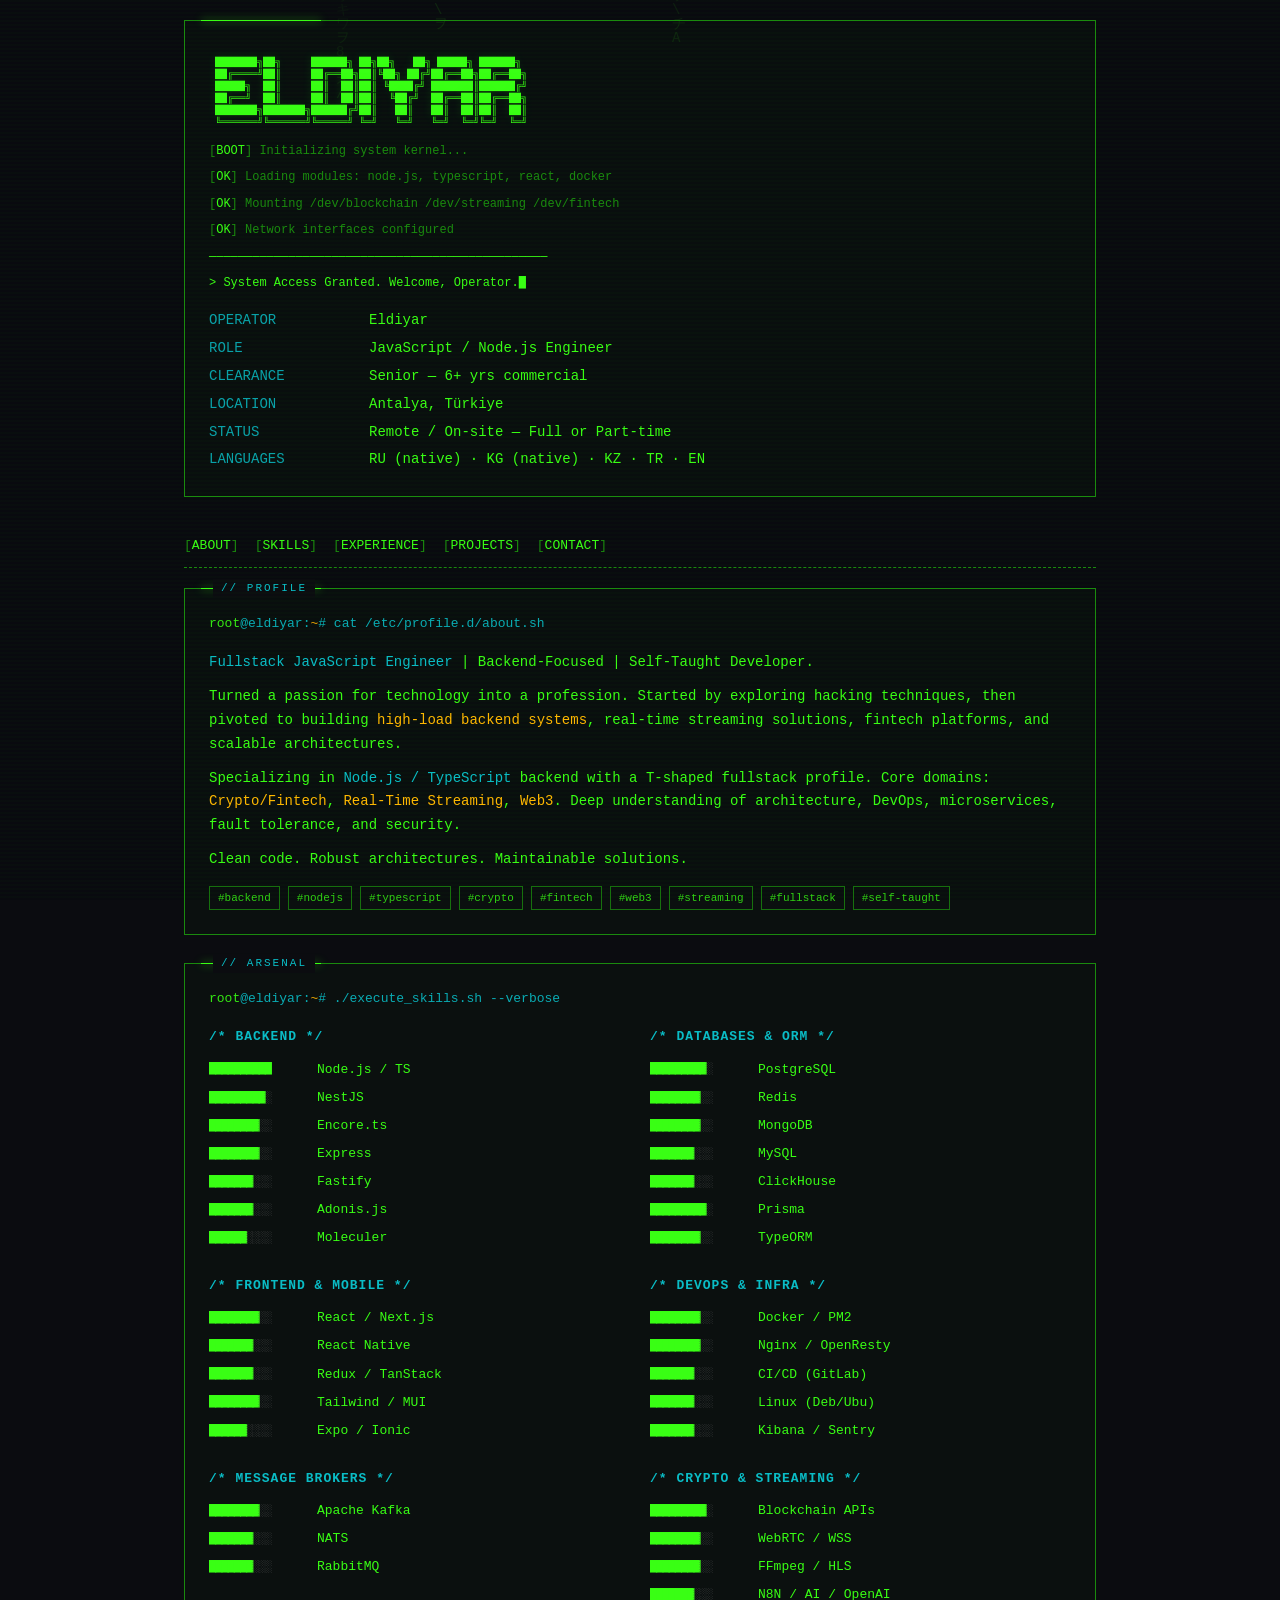
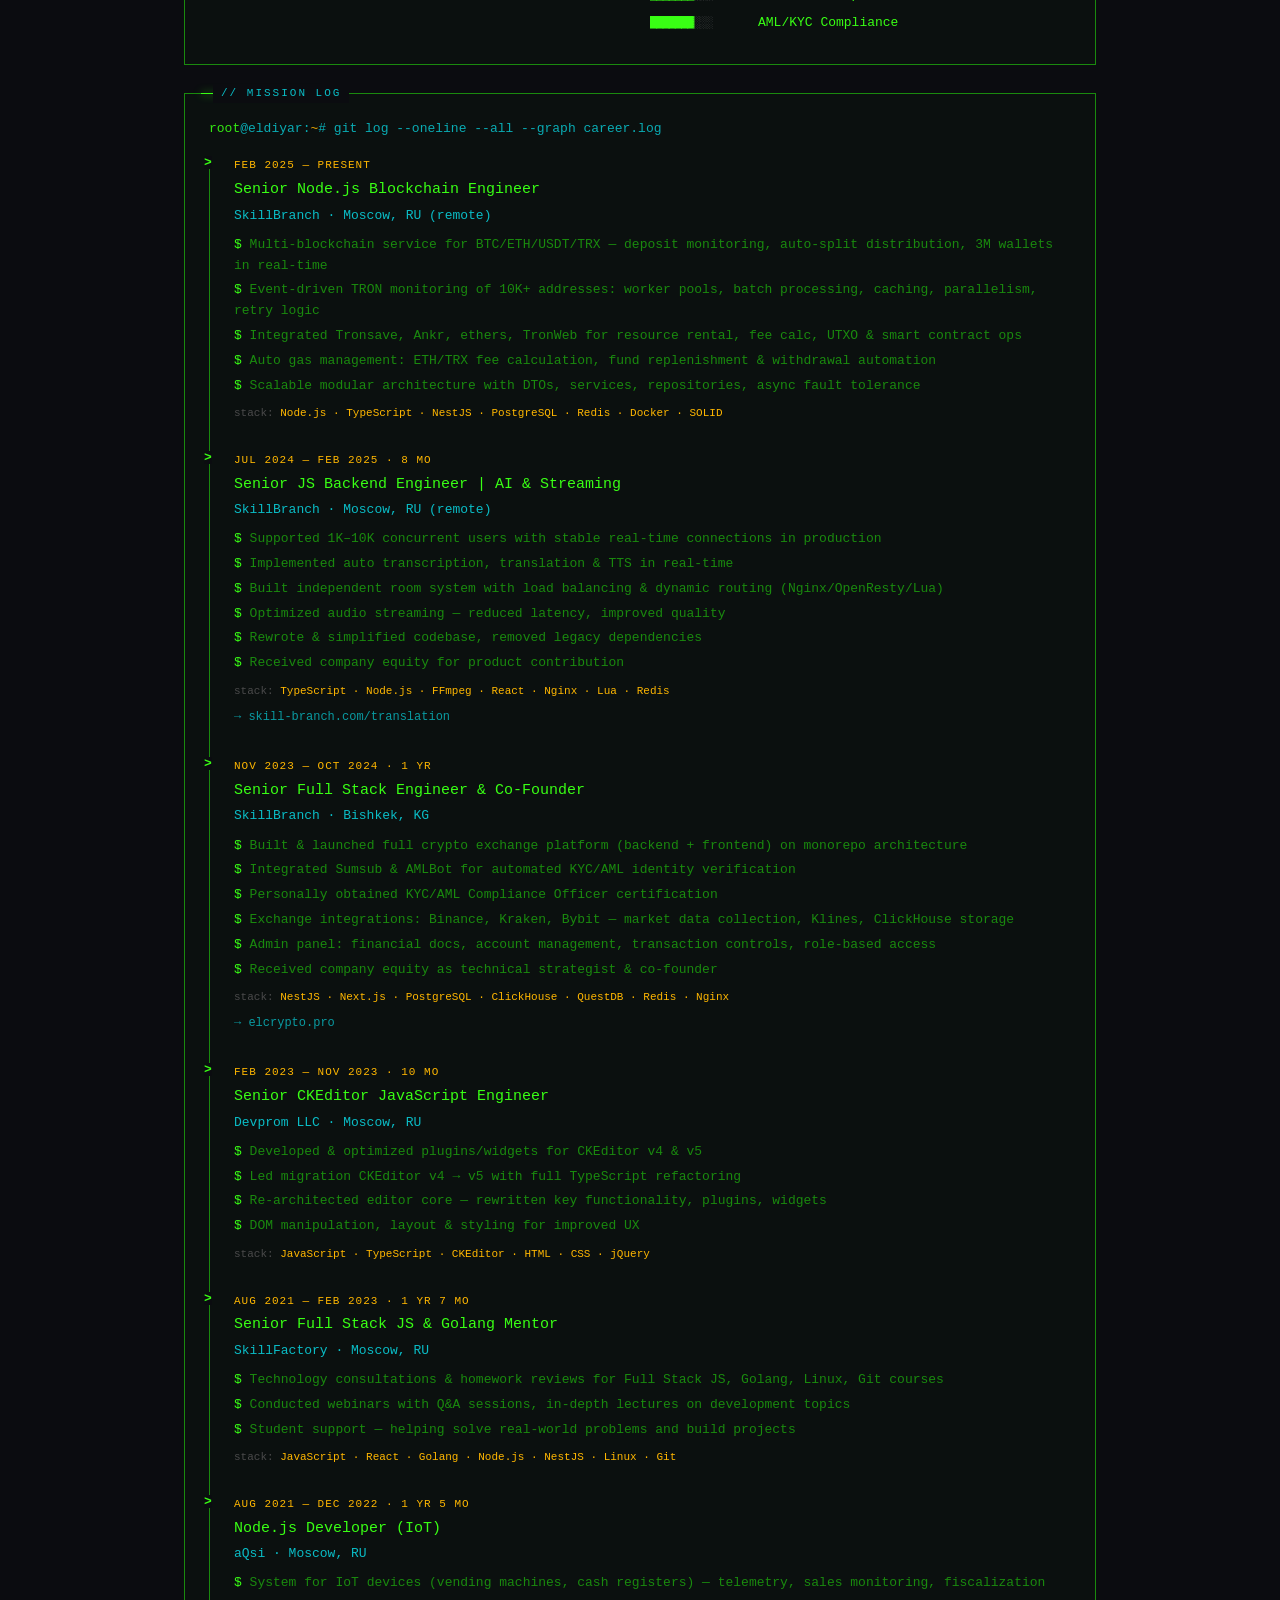
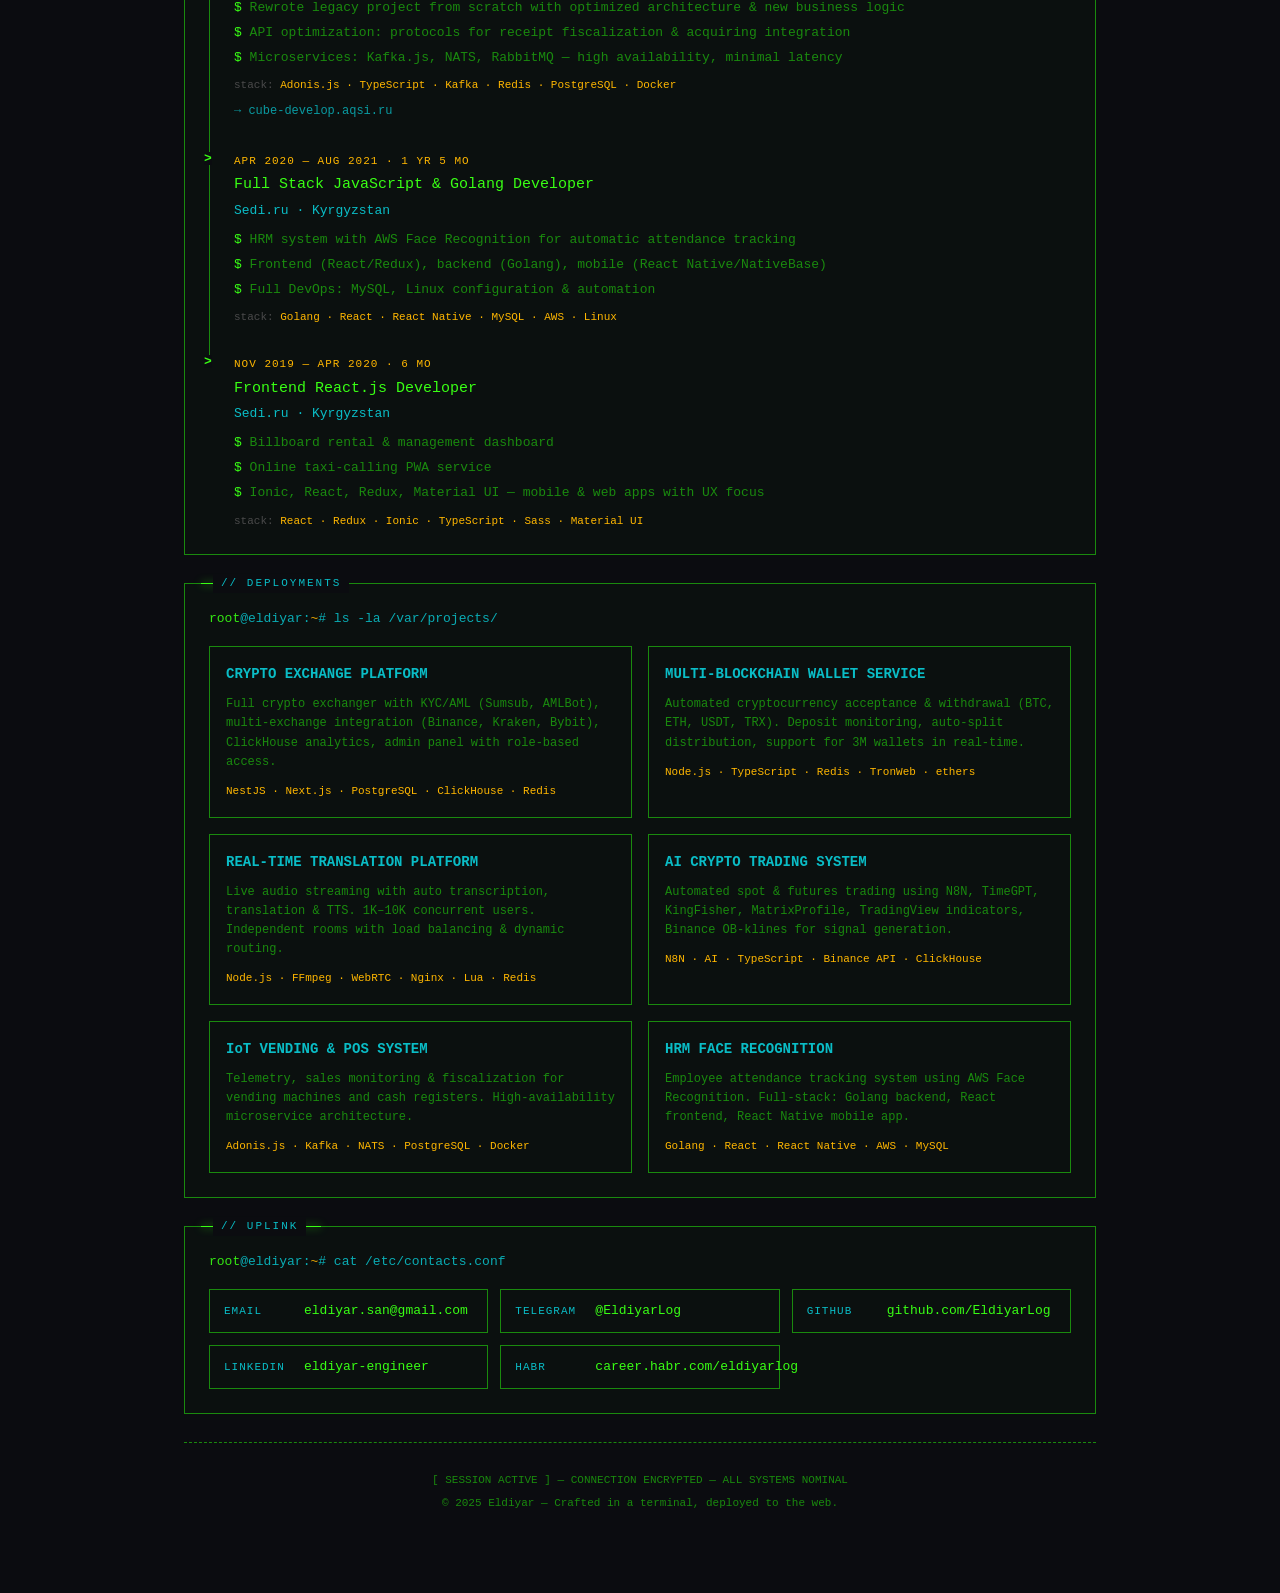
==== index.html @ a2874bb3 "feat: init" ====
<!DOCTYPE html>
<html lang="en">
<head>
  <meta charset="UTF-8">
  <meta name="viewport" content="width=device-width, initial-scale=1.0">
  <title>ELDIYAR // Node.js Engineer — Terminal v6.0</title>
  <meta name="description" content="Eldiyar — Fullstack JavaScript Engineer, Backend-Focused, 6+ years of commercial experience in Crypto/Fintech, Real-Time Streaming, Web3.">
  <style>
    *, *::before, *::after { margin: 0; padding: 0; box-sizing: border-box; }

    :root {
      --bg: #0b0c10;
      --green: #39ff14;
      --green-dim: #1a8a0e;
      --green-glow: rgba(57, 255, 20, 0.15);
      --cyan: #0abdc6;
      --red: #ff003c;
      --amber: #ffb700;
      --grey: #4a4a4a;
      --font: 'Consolas', 'Courier New', 'Liberation Mono', monospace;
    }

    html { scroll-behavior: smooth; }

    body {
      background: var(--bg);
      color: var(--green);
      font-family: var(--font);
      font-size: 15px;
      line-height: 1.7;
      overflow-x: hidden;
    }

    ::selection {
      background: var(--green);
      color: var(--bg);
    }

    ::-webkit-scrollbar { width: 6px; }
    ::-webkit-scrollbar-track { background: var(--bg); }
    ::-webkit-scrollbar-thumb { background: var(--green-dim); border-radius: 3px; }

    .scanline {
      pointer-events: none;
      position: fixed;
      top: 0; left: 0;
      width: 100%; height: 100%;
      background: repeating-linear-gradient(
        0deg,
        transparent,
        transparent 2px,
        rgba(57, 255, 20, 0.02) 2px,
        rgba(57, 255, 20, 0.02) 4px
      );
      z-index: 9999;
    }

    #matrix-canvas {
      position: fixed;
      top: 0; left: 0;
      width: 100%; height: 100%;
      z-index: -1;
      opacity: 0.12;
    }

    .wrapper {
      max-width: 960px;
      margin: 0 auto;
      padding: 20px 24px 80px;
    }

    .terminal-block {
      border: 1px solid var(--green-dim);
      padding: 24px;
      margin-bottom: 28px;
      position: relative;
      background: rgba(57, 255, 20, 0.02);
    }

    .terminal-block::before {
      content: '';
      position: absolute;
      top: -1px; left: 16px;
      width: 120px; height: 1px;
      background: var(--green);
      box-shadow: 0 0 8px var(--green);
    }

    .section-label {
      position: absolute;
      top: -10px; left: 28px;
      background: var(--bg);
      padding: 0 8px;
      font-size: 11px;
      color: var(--cyan);
      letter-spacing: 2px;
      text-transform: uppercase;
    }

    .cmd-line {
      color: var(--cyan);
      margin-bottom: 16px;
      font-size: 13px;
      opacity: 0.9;
    }

    .cmd-line .path { color: var(--amber); }
    .cmd-line .prompt { color: var(--green); }

    .blink-cursor::after {
      content: '█';
      animation: blink 1s step-end infinite;
    }

    @keyframes blink {
      0%, 100% { opacity: 1; }
      50% { opacity: 0; }
    }

    /* ── HEADER ── */
    .header-ascii {
      color: var(--green);
      font-size: 10px;
      line-height: 1.2;
      white-space: pre;
      overflow-x: auto;
      margin-bottom: 12px;
      text-shadow: 0 0 10px var(--green-glow);
    }

    .boot-log {
      font-size: 12px;
      color: var(--green-dim);
      margin-bottom: 6px;
    }

    .boot-log.ok { color: var(--green); }
    .boot-log .status { color: var(--green); }
    .boot-log .fail { color: var(--red); }

    .system-info {
      display: grid;
      grid-template-columns: 160px 1fr;
      gap: 4px 0;
      font-size: 14px;
      margin-top: 16px;
    }

    .system-info .key {
      color: var(--cyan);
      opacity: 0.85;
    }

    .system-info .val {
      color: var(--green);
    }

    .system-info .val a {
      color: var(--amber);
      text-decoration: none;
      border-bottom: 1px dashed var(--amber);
      transition: opacity 0.2s;
    }

    .system-info .val a:hover { opacity: 0.7; }

    /* ── NAV ── */
    .nav-bar {
      display: flex;
      flex-wrap: wrap;
      gap: 6px 16px;
      padding: 10px 0;
      margin-bottom: 20px;
      border-bottom: 1px dashed var(--green-dim);
      font-size: 13px;
    }

    .nav-bar a {
      color: var(--green);
      text-decoration: none;
      transition: color 0.2s, text-shadow 0.2s;
    }

    .nav-bar a:hover {
      color: var(--cyan);
      text-shadow: 0 0 8px var(--cyan);
    }

    .nav-bar a::before { content: '['; color: var(--green-dim); }
    .nav-bar a::after { content: ']'; color: var(--green-dim); }

    /* ── ABOUT ── */
    #about p {
      margin-bottom: 10px;
      font-size: 14px;
    }

    .highlight { color: var(--cyan); }
    .accent { color: var(--amber); }

    .tags {
      display: flex;
      flex-wrap: wrap;
      gap: 8px;
      margin-top: 14px;
    }

    .tag {
      font-size: 11px;
      padding: 2px 8px;
      border: 1px solid var(--green-dim);
      color: var(--green);
      opacity: 0.8;
    }

    /* ── SKILLS ── */
    .skills-grid {
      display: grid;
      grid-template-columns: 1fr 1fr;
      gap: 20px;
    }

    .skill-category h3 {
      color: var(--cyan);
      font-size: 13px;
      margin-bottom: 10px;
      letter-spacing: 1px;
      text-transform: uppercase;
    }

    .skill-list { list-style: none; }

    .skill-list li {
      font-size: 13px;
      margin-bottom: 6px;
      display: flex;
      align-items: center;
      gap: 8px;
    }

    .bar {
      letter-spacing: -1px;
      font-size: 12px;
      flex-shrink: 0;
      min-width: 100px;
    }

    .bar .filled { color: var(--green); }
    .bar .empty { color: var(--grey); }

    .skill-name {
      color: var(--green);
      white-space: nowrap;
    }

    /* ── EXPERIENCE ── */
    .timeline { list-style: none; }

    .timeline-item {
      position: relative;
      padding-left: 24px;
      padding-bottom: 28px;
      border-left: 1px solid var(--green-dim);
    }

    .timeline-item:last-child { border-left-color: transparent; padding-bottom: 0; }

    .timeline-item::before {
      content: '>';
      position: absolute;
      left: -6px; top: 0;
      color: var(--green);
      font-weight: bold;
      background: var(--bg);
      font-size: 13px;
      line-height: 1;
    }

    .timeline-date {
      font-size: 11px;
      color: var(--amber);
      letter-spacing: 1px;
      margin-bottom: 2px;
    }

    .timeline-title {
      font-size: 15px;
      color: var(--green);
      margin-bottom: 2px;
    }

    .timeline-company {
      font-size: 13px;
      color: var(--cyan);
      margin-bottom: 8px;
    }

    .timeline-desc {
      font-size: 13px;
      color: var(--green-dim);
      line-height: 1.6;
    }

    .timeline-desc li {
      margin-bottom: 4px;
      list-style: none;
    }

    .timeline-desc li::before {
      content: '$ ';
      color: var(--green);
    }

    .timeline-tech {
      margin-top: 8px;
      font-size: 11px;
      color: var(--grey);
    }

    .timeline-tech span { color: var(--amber); }

    .timeline-link {
      display: inline-block;
      margin-top: 6px;
      font-size: 12px;
      color: var(--cyan);
      text-decoration: none;
      opacity: 0.8;
    }

    .timeline-link:hover { opacity: 1; text-decoration: underline; }

    /* ── PROJECTS ── */
    .project-grid {
      display: grid;
      grid-template-columns: 1fr 1fr;
      gap: 16px;
    }

    .project-card {
      border: 1px solid var(--green-dim);
      padding: 16px;
      transition: border-color 0.3s, box-shadow 0.3s;
    }

    .project-card:hover {
      border-color: var(--green);
      box-shadow: 0 0 16px var(--green-glow);
    }

    .project-card h3 {
      font-size: 14px;
      color: var(--cyan);
      margin-bottom: 8px;
    }

    .project-card p {
      font-size: 12px;
      color: var(--green-dim);
      line-height: 1.6;
    }

    .project-card .project-stack {
      margin-top: 10px;
      font-size: 11px;
      color: var(--amber);
    }

    /* ── CONTACT ── */
    .contact-grid {
      display: grid;
      grid-template-columns: repeat(auto-fit, minmax(220px, 1fr));
      gap: 12px;
    }

    .contact-item {
      display: flex;
      align-items: center;
      gap: 10px;
      font-size: 13px;
      padding: 10px 14px;
      border: 1px solid var(--green-dim);
      transition: border-color 0.3s;
    }

    .contact-item:hover { border-color: var(--cyan); }

    .contact-item .label {
      color: var(--cyan);
      min-width: 70px;
      font-size: 11px;
      text-transform: uppercase;
      letter-spacing: 1px;
    }

    .contact-item a {
      color: var(--green);
      text-decoration: none;
    }

    .contact-item a:hover { color: var(--amber); }

    /* ── FOOTER ── */
    .footer {
      text-align: center;
      padding: 28px 0 0;
      font-size: 11px;
      color: var(--green-dim);
      border-top: 1px dashed var(--green-dim);
    }

    /* ── TYPEWRITER ── */
    .typewriter { overflow: hidden; white-space: nowrap; }

    /* ── FADE IN ── */
    .fade-in {
      opacity: 0;
      transform: translateY(12px);
      transition: opacity 0.6s ease, transform 0.6s ease;
    }

    .fade-in.visible {
      opacity: 1;
      transform: translateY(0);
    }

    /* ── RESPONSIVE ── */
    @media (max-width: 700px) {
      .wrapper { padding: 12px 14px 60px; }
      .terminal-block { padding: 16px 14px; }
      .skills-grid { grid-template-columns: 1fr; }
      .project-grid { grid-template-columns: 1fr; }
      .system-info { grid-template-columns: 130px 1fr; font-size: 13px; }
      .header-ascii { font-size: 7px; }
      .bar { min-width: 80px; font-size: 11px; }
    }

    @media (max-width: 480px) {
      body { font-size: 13px; }
      .header-ascii { font-size: 5.5px; }
      .system-info { grid-template-columns: 1fr; }
      .system-info .key { margin-top: 6px; }
    }
  </style>
</head>
<body>
  <canvas id="matrix-canvas"></canvas>
  <div class="scanline"></div>

  <div class="wrapper">

    <!-- ════════════ HEADER ════════════ -->
    <header class="terminal-block fade-in" id="top">
      <div class="header-ascii" aria-hidden="true">
 ███████╗██╗     ██████╗ ██╗██╗   ██╗ █████╗ ██████╗
 ██╔════╝██║     ██╔══██╗██║╚██╗ ██╔╝██╔══██╗██╔══██╗
 █████╗  ██║     ██║  ██║██║ ╚████╔╝ ███████║██████╔╝
 ██╔══╝  ██║     ██║  ██║██║  ╚██╔╝  ██╔══██║██╔══██╗
 ███████╗███████╗██████╔╝██║   ██║   ██║  ██║██║  ██║
 ╚══════╝╚══════╝╚═════╝ ╚═╝   ╚═╝   ╚═╝  ╚═╝╚═╝  ╚═╝</div>

      <div class="boot-log">[<span class="status">BOOT</span>] Initializing system kernel...</div>
      <div class="boot-log">[<span class="status">OK</span>] Loading modules: node.js, typescript, react, docker</div>
      <div class="boot-log">[<span class="status">OK</span>] Mounting /dev/blockchain /dev/streaming /dev/fintech</div>
      <div class="boot-log">[<span class="status">OK</span>] Network interfaces configured</div>
      <div class="boot-log ok">───────────────────────────────────────────────</div>
      <div class="boot-log ok" id="typed-greeting" style="min-height:1.5em;"></div>

      <div class="system-info">
        <span class="key">OPERATOR</span>     <span class="val">Eldiyar</span>
        <span class="key">ROLE</span>         <span class="val">JavaScript / Node.js Engineer</span>
        <span class="key">CLEARANCE</span>    <span class="val">Senior — 6+ yrs commercial</span>
        <span class="key">LOCATION</span>     <span class="val">Antalya, Türkiye</span>
        <span class="key">STATUS</span>       <span class="val">Remote / On-site — Full or Part-time</span>
        <span class="key">LANGUAGES</span>    <span class="val">RU (native) · KG (native) · KZ · TR · EN</span>
      </div>
    </header>

    <!-- ════════════ NAV ════════════ -->
    <nav class="nav-bar">
      <a href="#about">ABOUT</a>
      <a href="#skills">SKILLS</a>
      <a href="#experience">EXPERIENCE</a>
      <a href="#projects">PROJECTS</a>
      <a href="#contact">CONTACT</a>
    </nav>

    <!-- ════════════ ABOUT ════════════ -->
    <section id="about" class="terminal-block fade-in">
      <span class="section-label">// PROFILE</span>
      <div class="cmd-line"><span class="prompt">root</span>@eldiyar:<span class="path">~</span># cat /etc/profile.d/about.sh</div>
      <p>
        <span class="highlight">Fullstack JavaScript Engineer</span> | Backend-Focused | Self-Taught Developer.
      </p>
      <p>
        Turned a passion for technology into a profession. Started by exploring hacking techniques, then pivoted to building
        <span class="accent">high-load backend systems</span>, real-time streaming solutions, fintech platforms, and scalable architectures.
      </p>
      <p>
        Specializing in <span class="highlight">Node.js / TypeScript</span> backend with a T-shaped fullstack profile.
        Core domains: <span class="accent">Crypto/Fintech</span>, <span class="accent">Real-Time Streaming</span>, <span class="accent">Web3</span>.
        Deep understanding of architecture, DevOps, microservices, fault tolerance, and security.
      </p>
      <p>
        Clean code. Robust architectures. Maintainable solutions.
      </p>
      <div class="tags">
        <span class="tag">#backend</span>
        <span class="tag">#nodejs</span>
        <span class="tag">#typescript</span>
        <span class="tag">#crypto</span>
        <span class="tag">#fintech</span>
        <span class="tag">#web3</span>
        <span class="tag">#streaming</span>
        <span class="tag">#fullstack</span>
        <span class="tag">#self-taught</span>
      </div>
    </section>

    <!-- ════════════ SKILLS ════════════ -->
    <section id="skills" class="terminal-block fade-in">
      <span class="section-label">// ARSENAL</span>
      <div class="cmd-line"><span class="prompt">root</span>@eldiyar:<span class="path">~</span># ./execute_skills.sh --verbose</div>

      <div class="skills-grid">

        <!-- Backend -->
        <div class="skill-category">
          <h3>/* Backend */</h3>
          <ul class="skill-list">
            <li><span class="bar"><span class="filled">██████████</span></span> <span class="skill-name">Node.js / TS</span></li>
            <li><span class="bar"><span class="filled">█████████</span><span class="empty">░</span></span> <span class="skill-name">NestJS</span></li>
            <li><span class="bar"><span class="filled">████████</span><span class="empty">░░</span></span> <span class="skill-name">Encore.ts</span></li>
            <li><span class="bar"><span class="filled">████████</span><span class="empty">░░</span></span> <span class="skill-name">Express</span></li>
            <li><span class="bar"><span class="filled">███████</span><span class="empty">░░░</span></span> <span class="skill-name">Fastify</span></li>
            <li><span class="bar"><span class="filled">███████</span><span class="empty">░░░</span></span> <span class="skill-name">Adonis.js</span></li>
            <li><span class="bar"><span class="filled">██████</span><span class="empty">░░░░</span></span> <span class="skill-name">Moleculer</span></li>
          </ul>
        </div>

        <!-- Databases -->
        <div class="skill-category">
          <h3>/* Databases & ORM */</h3>
          <ul class="skill-list">
            <li><span class="bar"><span class="filled">█████████</span><span class="empty">░</span></span> <span class="skill-name">PostgreSQL</span></li>
            <li><span class="bar"><span class="filled">████████</span><span class="empty">░░</span></span> <span class="skill-name">Redis</span></li>
            <li><span class="bar"><span class="filled">████████</span><span class="empty">░░</span></span> <span class="skill-name">MongoDB</span></li>
            <li><span class="bar"><span class="filled">███████</span><span class="empty">░░░</span></span> <span class="skill-name">MySQL</span></li>
            <li><span class="bar"><span class="filled">███████</span><span class="empty">░░░</span></span> <span class="skill-name">ClickHouse</span></li>
            <li><span class="bar"><span class="filled">█████████</span><span class="empty">░</span></span> <span class="skill-name">Prisma</span></li>
            <li><span class="bar"><span class="filled">████████</span><span class="empty">░░</span></span> <span class="skill-name">TypeORM</span></li>
          </ul>
        </div>

        <!-- Frontend -->
        <div class="skill-category">
          <h3>/* Frontend & Mobile */</h3>
          <ul class="skill-list">
            <li><span class="bar"><span class="filled">████████</span><span class="empty">░░</span></span> <span class="skill-name">React / Next.js</span></li>
            <li><span class="bar"><span class="filled">███████</span><span class="empty">░░░</span></span> <span class="skill-name">React Native</span></li>
            <li><span class="bar"><span class="filled">███████</span><span class="empty">░░░</span></span> <span class="skill-name">Redux / TanStack</span></li>
            <li><span class="bar"><span class="filled">████████</span><span class="empty">░░</span></span> <span class="skill-name">Tailwind / MUI</span></li>
            <li><span class="bar"><span class="filled">██████</span><span class="empty">░░░░</span></span> <span class="skill-name">Expo / Ionic</span></li>
          </ul>
        </div>

        <!-- DevOps -->
        <div class="skill-category">
          <h3>/* DevOps & Infra */</h3>
          <ul class="skill-list">
            <li><span class="bar"><span class="filled">████████</span><span class="empty">░░</span></span> <span class="skill-name">Docker / PM2</span></li>
            <li><span class="bar"><span class="filled">████████</span><span class="empty">░░</span></span> <span class="skill-name">Nginx / OpenResty</span></li>
            <li><span class="bar"><span class="filled">███████</span><span class="empty">░░░</span></span> <span class="skill-name">CI/CD (GitLab)</span></li>
            <li><span class="bar"><span class="filled">███████</span><span class="empty">░░░</span></span> <span class="skill-name">Linux (Deb/Ubu)</span></li>
            <li><span class="bar"><span class="filled">███████</span><span class="empty">░░░</span></span> <span class="skill-name">Kibana / Sentry</span></li>
          </ul>
        </div>

        <!-- Brokers & Streaming -->
        <div class="skill-category">
          <h3>/* Message Brokers */</h3>
          <ul class="skill-list">
            <li><span class="bar"><span class="filled">████████</span><span class="empty">░░</span></span> <span class="skill-name">Apache Kafka</span></li>
            <li><span class="bar"><span class="filled">███████</span><span class="empty">░░░</span></span> <span class="skill-name">NATS</span></li>
            <li><span class="bar"><span class="filled">███████</span><span class="empty">░░░</span></span> <span class="skill-name">RabbitMQ</span></li>
          </ul>
        </div>

        <!-- Crypto / Streaming / Other -->
        <div class="skill-category">
          <h3>/* Crypto & Streaming */</h3>
          <ul class="skill-list">
            <li><span class="bar"><span class="filled">█████████</span><span class="empty">░</span></span> <span class="skill-name">Blockchain APIs</span></li>
            <li><span class="bar"><span class="filled">████████</span><span class="empty">░░</span></span> <span class="skill-name">WebRTC / WSS</span></li>
            <li><span class="bar"><span class="filled">████████</span><span class="empty">░░</span></span> <span class="skill-name">FFmpeg / HLS</span></li>
            <li><span class="bar"><span class="filled">███████</span><span class="empty">░░░</span></span> <span class="skill-name">N8N / AI / OpenAI</span></li>
            <li><span class="bar"><span class="filled">███████</span><span class="empty">░░░</span></span> <span class="skill-name">AML/KYC Compliance</span></li>
          </ul>
        </div>

      </div>
    </section>

    <!-- ════════════ EXPERIENCE ════════════ -->
    <section id="experience" class="terminal-block fade-in">
      <span class="section-label">// MISSION LOG</span>
      <div class="cmd-line"><span class="prompt">root</span>@eldiyar:<span class="path">~</span># git log --oneline --all --graph career.log</div>

      <ul class="timeline">

        <!-- 1 -->
        <li class="timeline-item">
          <div class="timeline-date">FEB 2025 — PRESENT</div>
          <div class="timeline-title">Senior Node.js Blockchain Engineer</div>
          <div class="timeline-company">SkillBranch · Moscow, RU (remote)</div>
          <ul class="timeline-desc">
            <li>Multi-blockchain service for BTC/ETH/USDT/TRX — deposit monitoring, auto-split distribution, 3M wallets in real-time</li>
            <li>Event-driven TRON monitoring of 10K+ addresses: worker pools, batch processing, caching, parallelism, retry logic</li>
            <li>Integrated Tronsave, Ankr, ethers, TronWeb for resource rental, fee calc, UTXO & smart contract ops</li>
            <li>Auto gas management: ETH/TRX fee calculation, fund replenishment & withdrawal automation</li>
            <li>Scalable modular architecture with DTOs, services, repositories, async fault tolerance</li>
          </ul>
          <div class="timeline-tech">stack: <span>Node.js · TypeScript · NestJS · PostgreSQL · Redis · Docker · SOLID</span></div>
        </li>

        <!-- 2 -->
        <li class="timeline-item">
          <div class="timeline-date">JUL 2024 — FEB 2025 · 8 MO</div>
          <div class="timeline-title">Senior JS Backend Engineer | AI & Streaming</div>
          <div class="timeline-company">SkillBranch · Moscow, RU (remote)</div>
          <ul class="timeline-desc">
            <li>Supported 1K–10K concurrent users with stable real-time connections in production</li>
            <li>Implemented auto transcription, translation & TTS in real-time</li>
            <li>Built independent room system with load balancing & dynamic routing (Nginx/OpenResty/Lua)</li>
            <li>Optimized audio streaming — reduced latency, improved quality</li>
            <li>Rewrote & simplified codebase, removed legacy dependencies</li>
            <li>Received company equity for product contribution</li>
          </ul>
          <div class="timeline-tech">stack: <span>TypeScript · Node.js · FFmpeg · React · Nginx · Lua · Redis</span></div>
          <a class="timeline-link" href="https://skill-branch.com/translation" target="_blank" rel="noopener">→ skill-branch.com/translation</a>
        </li>

        <!-- 3 -->
        <li class="timeline-item">
          <div class="timeline-date">NOV 2023 — OCT 2024 · 1 YR</div>
          <div class="timeline-title">Senior Full Stack Engineer & Co-Founder</div>
          <div class="timeline-company">SkillBranch · Bishkek, KG</div>
          <ul class="timeline-desc">
            <li>Built & launched full crypto exchange platform (backend + frontend) on monorepo architecture</li>
            <li>Integrated Sumsub & AMLBot for automated KYC/AML identity verification</li>
            <li>Personally obtained KYC/AML Compliance Officer certification</li>
            <li>Exchange integrations: Binance, Kraken, Bybit — market data collection, Klines, ClickHouse storage</li>
            <li>Admin panel: financial docs, account management, transaction controls, role-based access</li>
            <li>Received company equity as technical strategist & co-founder</li>
          </ul>
          <div class="timeline-tech">stack: <span>NestJS · Next.js · PostgreSQL · ClickHouse · QuestDB · Redis · Nginx</span></div>
          <a class="timeline-link" href="https://elcrypto.pro" target="_blank" rel="noopener">→ elcrypto.pro</a>
        </li>

        <!-- 4 -->
        <li class="timeline-item">
          <div class="timeline-date">FEB 2023 — NOV 2023 · 10 MO</div>
          <div class="timeline-title">Senior CKEditor JavaScript Engineer</div>
          <div class="timeline-company">Devprom LLC · Moscow, RU</div>
          <ul class="timeline-desc">
            <li>Developed & optimized plugins/widgets for CKEditor v4 & v5</li>
            <li>Led migration CKEditor v4 → v5 with full TypeScript refactoring</li>
            <li>Re-architected editor core — rewritten key functionality, plugins, widgets</li>
            <li>DOM manipulation, layout & styling for improved UX</li>
          </ul>
          <div class="timeline-tech">stack: <span>JavaScript · TypeScript · CKEditor · HTML · CSS · jQuery</span></div>
        </li>

        <!-- 5 -->
        <li class="timeline-item">
          <div class="timeline-date">AUG 2021 — FEB 2023 · 1 YR 7 MO</div>
          <div class="timeline-title">Senior Full Stack JS & Golang Mentor</div>
          <div class="timeline-company">SkillFactory · Moscow, RU</div>
          <ul class="timeline-desc">
            <li>Technology consultations & homework reviews for Full Stack JS, Golang, Linux, Git courses</li>
            <li>Conducted webinars with Q&A sessions, in-depth lectures on development topics</li>
            <li>Student support — helping solve real-world problems and build projects</li>
          </ul>
          <div class="timeline-tech">stack: <span>JavaScript · React · Golang · Node.js · NestJS · Linux · Git</span></div>
        </li>

        <!-- 6 -->
        <li class="timeline-item">
          <div class="timeline-date">AUG 2021 — DEC 2022 · 1 YR 5 MO</div>
          <div class="timeline-title">Node.js Developer (IoT)</div>
          <div class="timeline-company">aQsi · Moscow, RU</div>
          <ul class="timeline-desc">
            <li>System for IoT devices (vending machines, cash registers) — telemetry, sales monitoring, fiscalization</li>
            <li>Rewrote legacy project from scratch with optimized architecture & new business logic</li>
            <li>API optimization: protocols for receipt fiscalization & acquiring integration</li>
            <li>Microservices: Kafka.js, NATS, RabbitMQ — high availability, minimal latency</li>
          </ul>
          <div class="timeline-tech">stack: <span>Adonis.js · TypeScript · Kafka · Redis · PostgreSQL · Docker</span></div>
          <a class="timeline-link" href="https://cube-develop.aqsi.ru" target="_blank" rel="noopener">→ cube-develop.aqsi.ru</a>
        </li>

        <!-- 7 -->
        <li class="timeline-item">
          <div class="timeline-date">APR 2020 — AUG 2021 · 1 YR 5 MO</div>
          <div class="timeline-title">Full Stack JavaScript & Golang Developer</div>
          <div class="timeline-company">Sedi.ru · Kyrgyzstan</div>
          <ul class="timeline-desc">
            <li>HRM system with AWS Face Recognition for automatic attendance tracking</li>
            <li>Frontend (React/Redux), backend (Golang), mobile (React Native/NativeBase)</li>
            <li>Full DevOps: MySQL, Linux configuration & automation</li>
          </ul>
          <div class="timeline-tech">stack: <span>Golang · React · React Native · MySQL · AWS · Linux</span></div>
        </li>

        <!-- 8 -->
        <li class="timeline-item">
          <div class="timeline-date">NOV 2019 — APR 2020 · 6 MO</div>
          <div class="timeline-title">Frontend React.js Developer</div>
          <div class="timeline-company">Sedi.ru · Kyrgyzstan</div>
          <ul class="timeline-desc">
            <li>Billboard rental & management dashboard</li>
            <li>Online taxi-calling PWA service</li>
            <li>Ionic, React, Redux, Material UI — mobile & web apps with UX focus</li>
          </ul>
          <div class="timeline-tech">stack: <span>React · Redux · Ionic · TypeScript · Sass · Material UI</span></div>
        </li>

      </ul>
    </section>

    <!-- ════════════ PROJECTS ════════════ -->
    <section id="projects" class="terminal-block fade-in">
      <span class="section-label">// DEPLOYMENTS</span>
      <div class="cmd-line"><span class="prompt">root</span>@eldiyar:<span class="path">~</span># ls -la /var/projects/</div>

      <div class="project-grid">

        <div class="project-card">
          <h3>CRYPTO EXCHANGE PLATFORM</h3>
          <p>Full crypto exchanger with KYC/AML (Sumsub, AMLBot), multi-exchange integration (Binance, Kraken, Bybit), ClickHouse analytics, admin panel with role-based access.</p>
          <div class="project-stack">NestJS · Next.js · PostgreSQL · ClickHouse · Redis</div>
        </div>

        <div class="project-card">
          <h3>MULTI-BLOCKCHAIN WALLET SERVICE</h3>
          <p>Automated cryptocurrency acceptance & withdrawal (BTC, ETH, USDT, TRX). Deposit monitoring, auto-split distribution, support for 3M wallets in real-time.</p>
          <div class="project-stack">Node.js · TypeScript · Redis · TronWeb · ethers</div>
        </div>

        <div class="project-card">
          <h3>REAL-TIME TRANSLATION PLATFORM</h3>
          <p>Live audio streaming with auto transcription, translation & TTS. 1K–10K concurrent users. Independent rooms with load balancing & dynamic routing.</p>
          <div class="project-stack">Node.js · FFmpeg · WebRTC · Nginx · Lua · Redis</div>
        </div>

        <div class="project-card">
          <h3>AI CRYPTO TRADING SYSTEM</h3>
          <p>Automated spot & futures trading using N8N, TimeGPT, KingFisher, MatrixProfile, TradingView indicators, Binance OB-klines for signal generation.</p>
          <div class="project-stack">N8N · AI · TypeScript · Binance API · ClickHouse</div>
        </div>

        <div class="project-card">
          <h3>IoT VENDING & POS SYSTEM</h3>
          <p>Telemetry, sales monitoring & fiscalization for vending machines and cash registers. High-availability microservice architecture.</p>
          <div class="project-stack">Adonis.js · Kafka · NATS · PostgreSQL · Docker</div>
        </div>

        <div class="project-card">
          <h3>HRM FACE RECOGNITION</h3>
          <p>Employee attendance tracking system using AWS Face Recognition. Full-stack: Golang backend, React frontend, React Native mobile app.</p>
          <div class="project-stack">Golang · React · React Native · AWS · MySQL</div>
        </div>

      </div>
    </section>

    <!-- ════════════ CONTACT ════════════ -->
    <section id="contact" class="terminal-block fade-in">
      <span class="section-label">// UPLINK</span>
      <div class="cmd-line"><span class="prompt">root</span>@eldiyar:<span class="path">~</span># cat /etc/contacts.conf</div>

      <div class="contact-grid">
        <div class="contact-item">
          <span class="label">EMAIL</span>
          <a href="mailto:eldiyar.san@gmail.com">eldiyar.san@gmail.com</a>
        </div>
        <div class="contact-item">
          <span class="label">TELEGRAM</span>
          <a href="https://t.me/EldiyarLog" target="_blank" rel="noopener">@EldiyarLog</a>
        </div>
        <div class="contact-item">
          <span class="label">GITHUB</span>
          <a href="https://github.com/EldiyarLog" target="_blank" rel="noopener">github.com/EldiyarLog</a>
        </div>
        <div class="contact-item">
          <span class="label">LINKEDIN</span>
          <a href="https://www.linkedin.com/in/eldiyar-engineer/" target="_blank" rel="noopener">eldiyar-engineer</a>
        </div>
        <div class="contact-item">
          <span class="label">HABR</span>
          <a href="https://career.habr.com/eldiyarlog" target="_blank" rel="noopener">career.habr.com/eldiyarlog</a>
        </div>
      </div>
    </section>

    <!-- ════════════ FOOTER ════════════ -->
    <div class="footer">
      <p>[ SESSION ACTIVE ] — CONNECTION ENCRYPTED — ALL SYSTEMS NOMINAL</p>
      <p style="margin-top:4px;">© 2025 Eldiyar — Crafted in a terminal, deployed to the web.</p>
    </div>

  </div>

  <script>
    (function () {
      /* ── Matrix Rain ── */
      var canvas = document.getElementById('matrix-canvas');
      var ctx = canvas.getContext('2d');
      var fontSize = 14;
      var columns, drops;
      var chars = 'アイウエオカキクケコサシスセソタチツテトナニヌネノハヒフヘホマミムメモヤユヨラリルレロワヲン0123456789ABCDEF<>{}[]=/\\';

      function initMatrix() {
        canvas.width = window.innerWidth;
        canvas.height = window.innerHeight;
        columns = Math.floor(canvas.width / fontSize);
        drops = [];
        for (var c = 0; c < columns; c++) {
          drops[c] = Math.random() * -100 | 0;
        }
      }

      function drawMatrix() {
        ctx.fillStyle = 'rgba(11, 12, 16, 0.15)';
        ctx.fillRect(0, 0, canvas.width, canvas.height);
        ctx.fillStyle = '#39ff14';
        ctx.font = fontSize + 'px Consolas, monospace';

        for (var c = 0; c < columns; c++) {
          if (drops[c] < 0) { drops[c]++; continue; }
          var ch = chars.charAt(Math.random() * chars.length | 0);
          var x = c * fontSize;
          var y = drops[c] * fontSize;
          ctx.globalAlpha = 0.6 + Math.random() * 0.4;
          ctx.fillText(ch, x, y);
          if (y > canvas.height && Math.random() > 0.975) {
            drops[c] = 0;
          }
          drops[c]++;
        }
        ctx.globalAlpha = 1;
      }

      initMatrix();
      setInterval(drawMatrix, 60);
      window.addEventListener('resize', initMatrix);

      /* ── Typewriter ── */
      var text = '> System Access Granted. Welcome, Operator.';
      var target = document.getElementById('typed-greeting');
      var i = 0;

      function typeChar() {
        if (i < text.length) {
          target.textContent += text.charAt(i);
          i++;
          setTimeout(typeChar, 35 + Math.random() * 40);
        } else {
          target.classList.add('blink-cursor');
        }
      }

      setTimeout(typeChar, 600);

      /* ── Fade-in observer ── */
      var faders = document.querySelectorAll('.fade-in');
      var observer = new IntersectionObserver(function (entries) {
        entries.forEach(function (entry) {
          if (entry.isIntersecting) {
            entry.target.classList.add('visible');
            observer.unobserve(entry.target);
          }
        });
      }, { threshold: 0.1 });

      faders.forEach(function (el) { observer.observe(el); });
    })();
  </script>
</body>
</html>
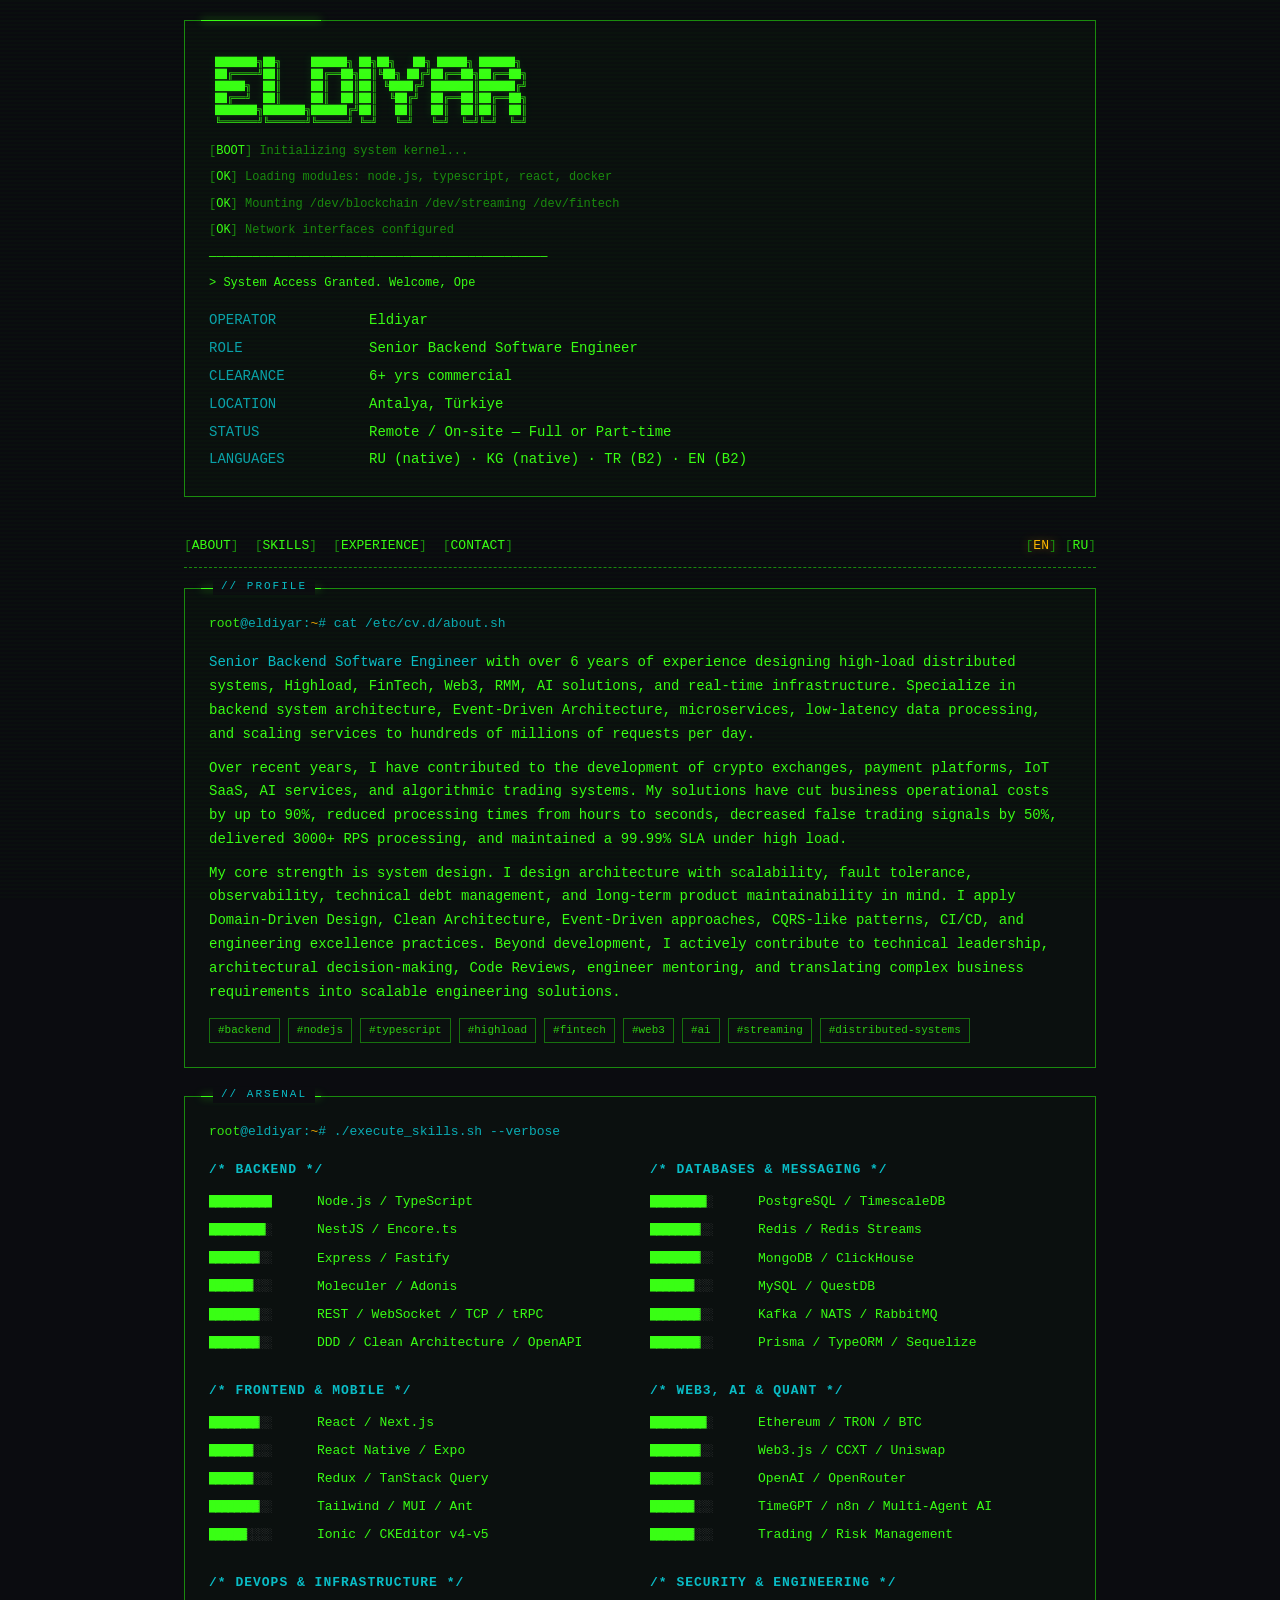
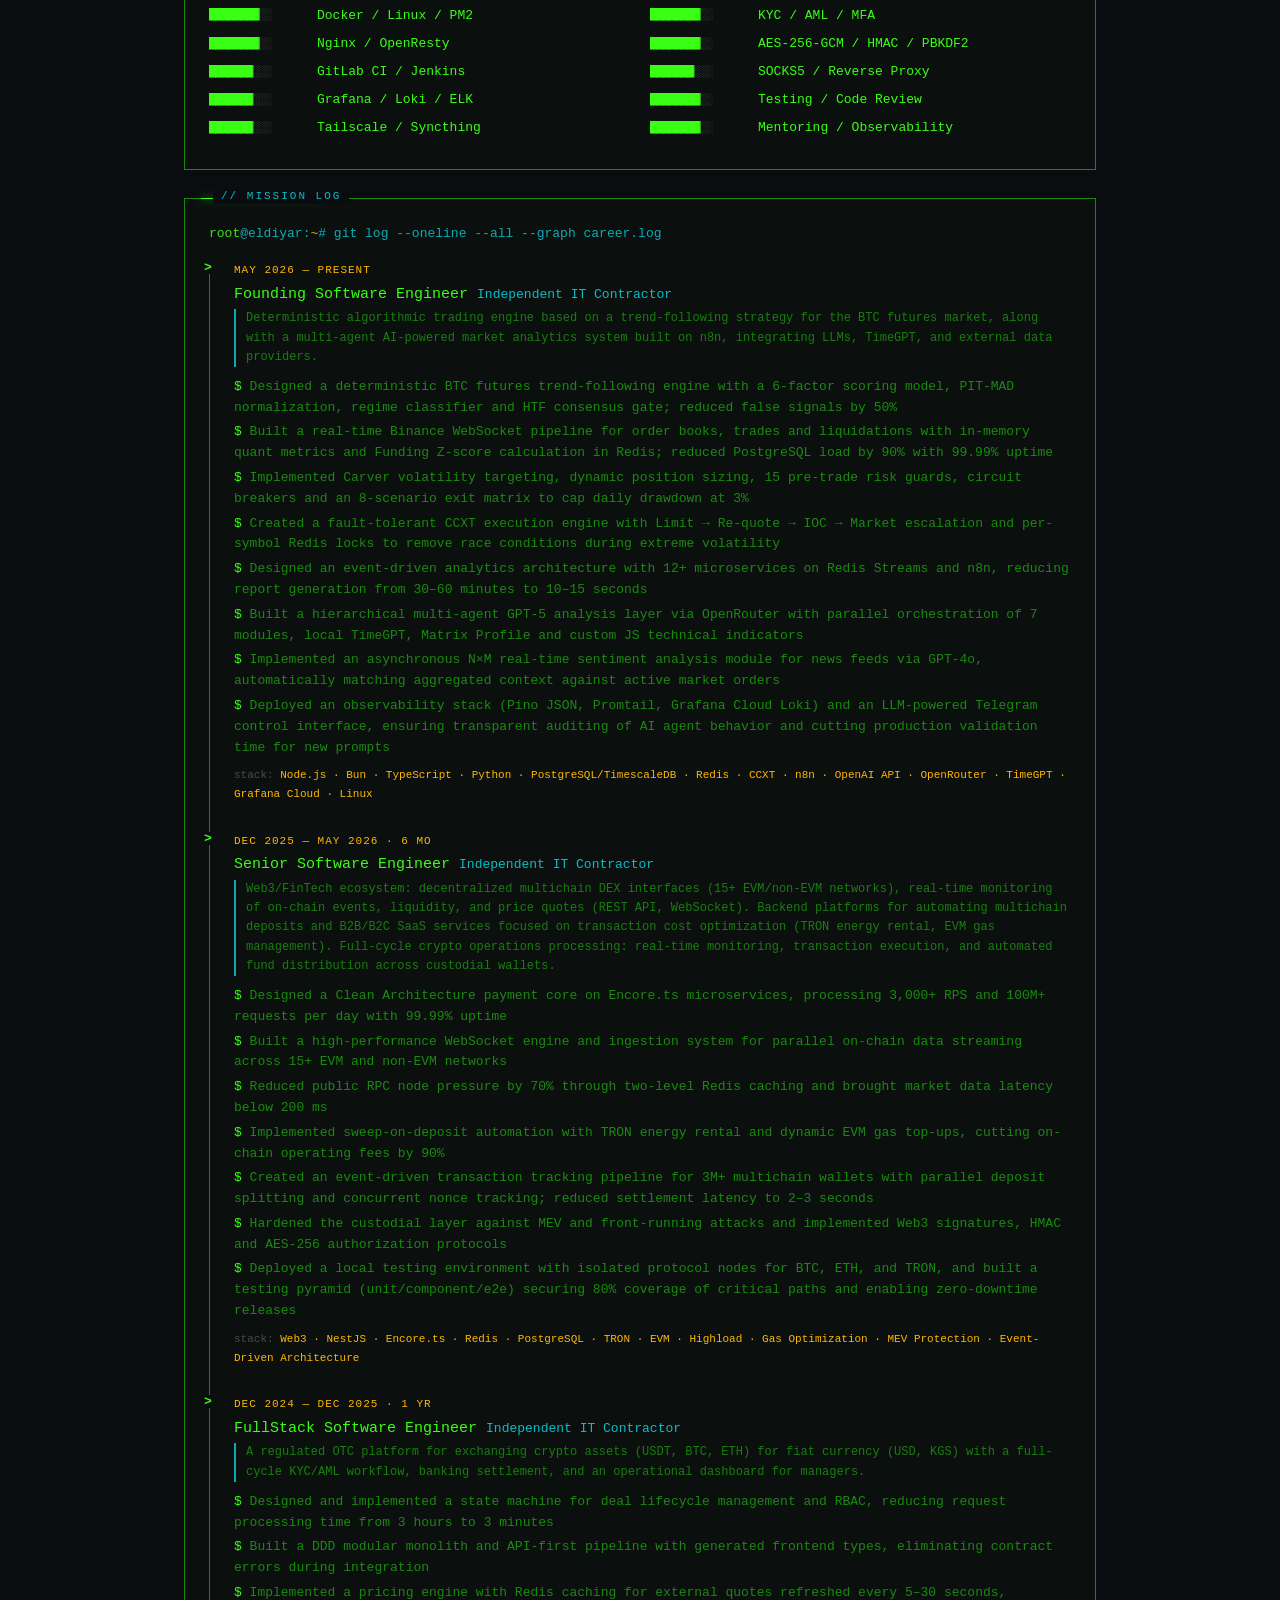
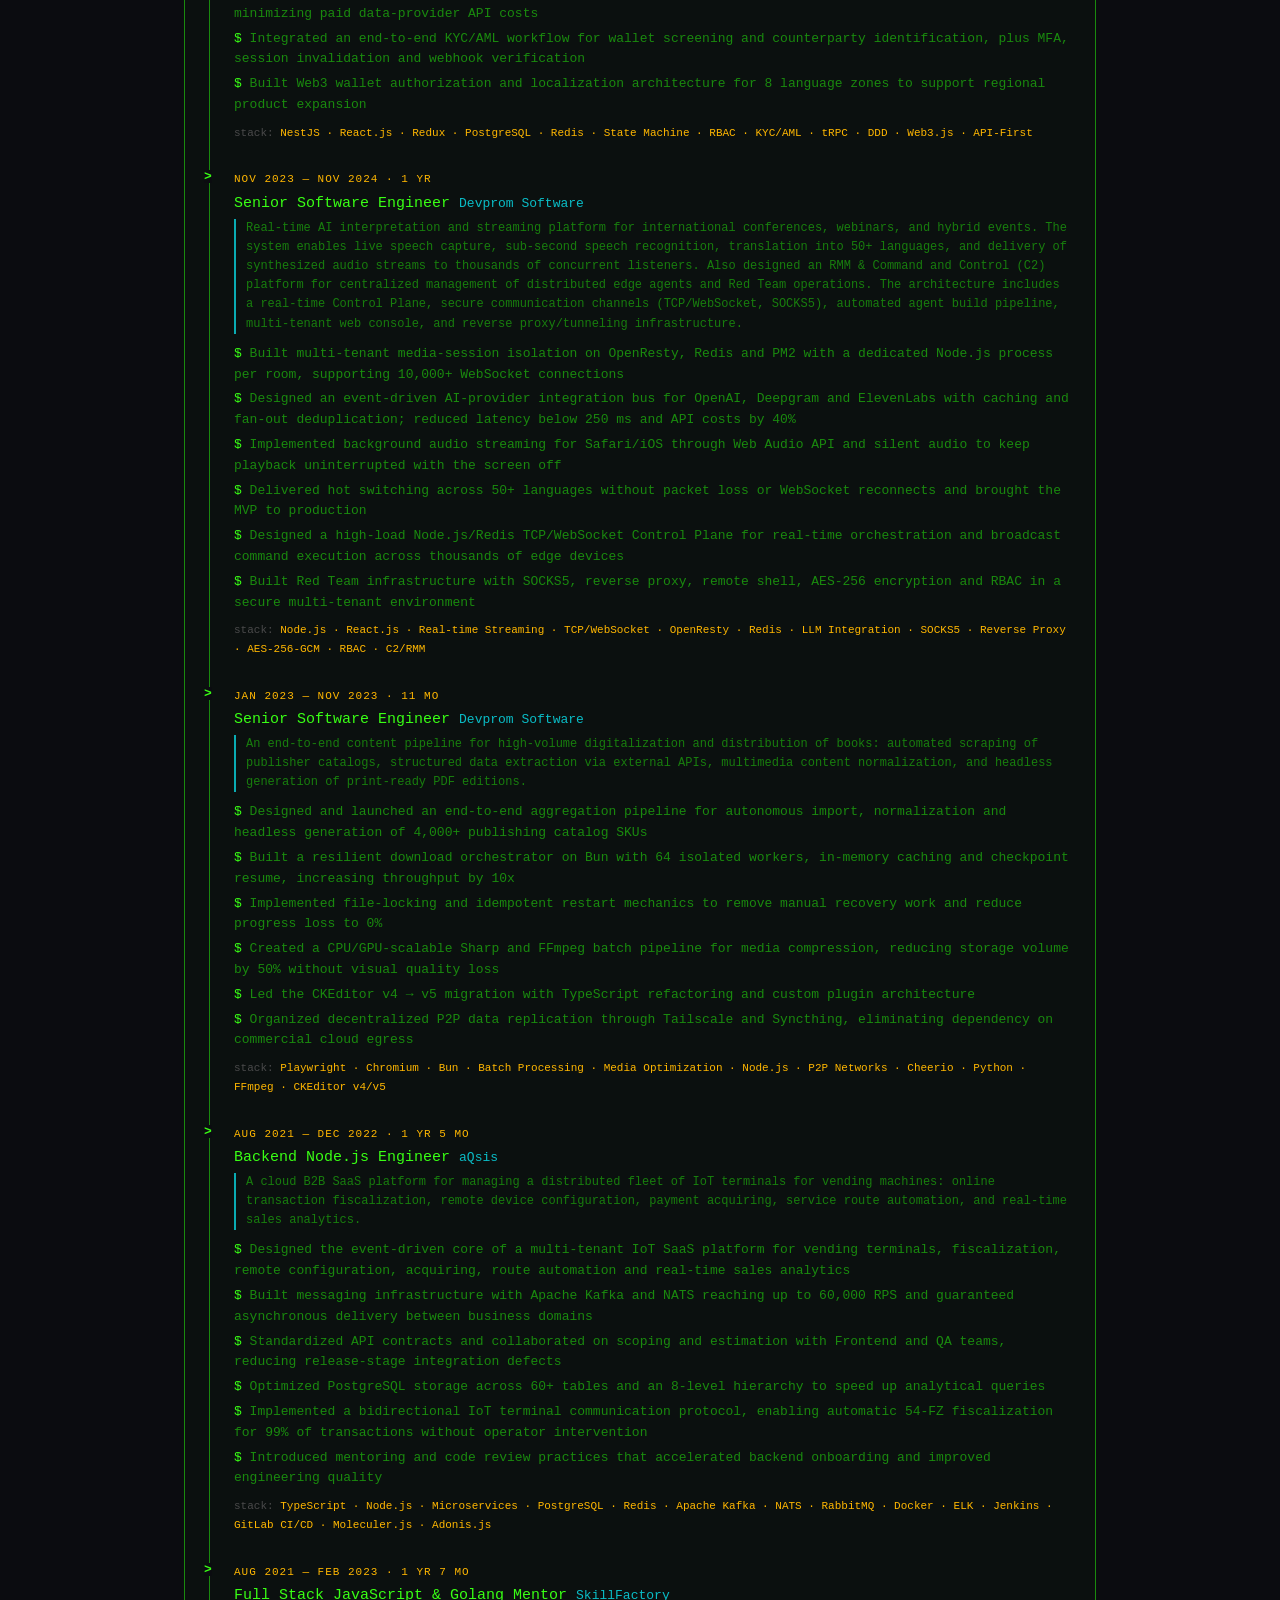
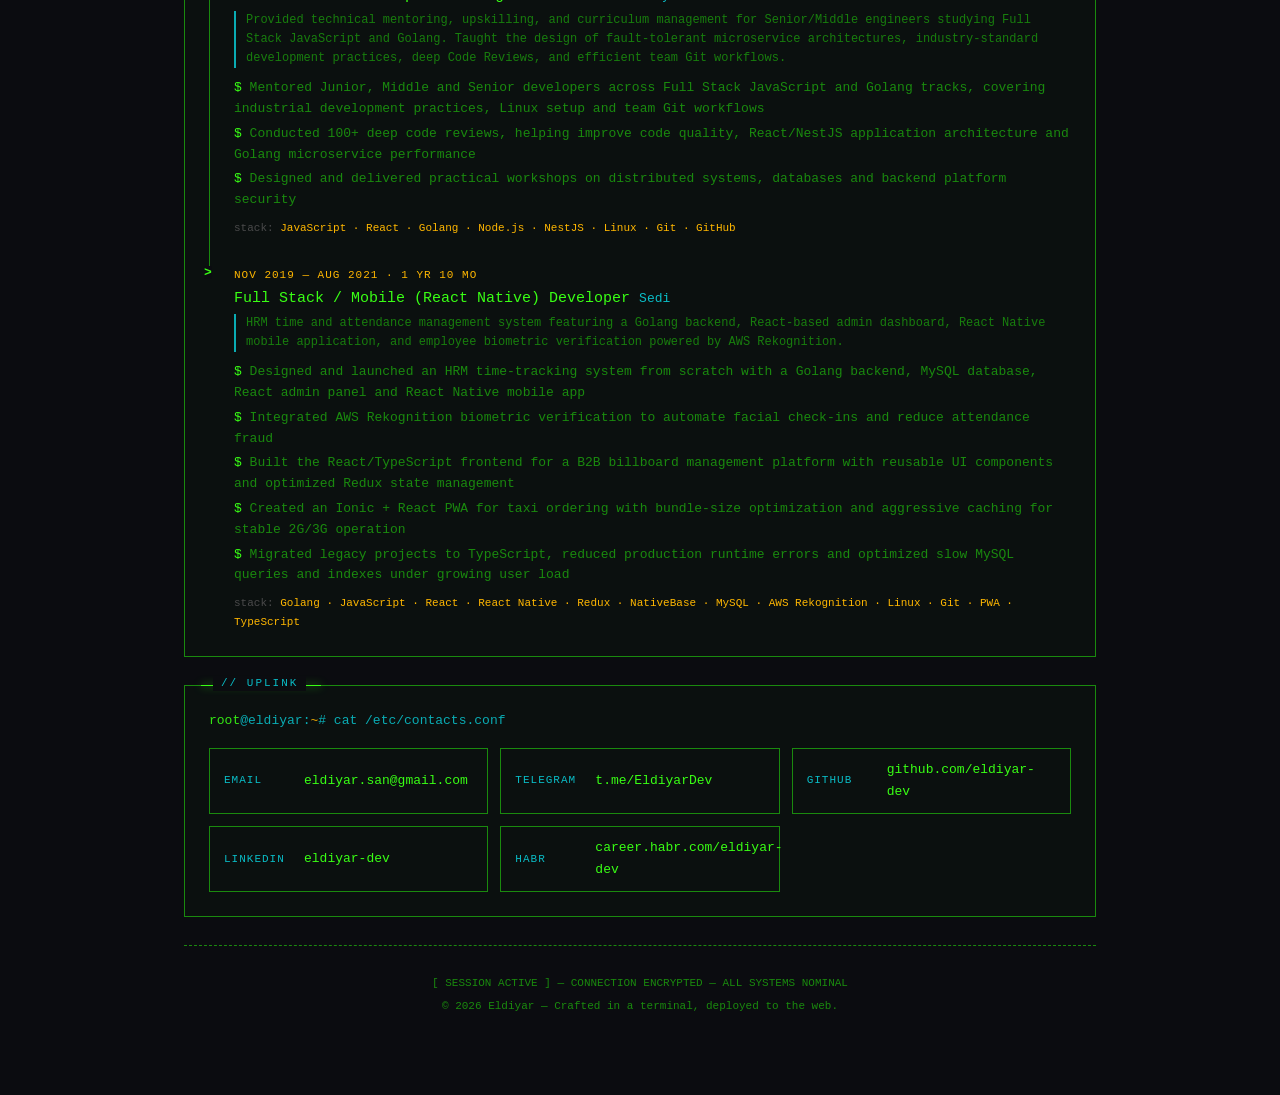
==== commit 56e79943: "Add Russian version of the CV, sitemap, and robots.txt - Created a new `robots.txt` file to allow al" ====
--- a/index.html
+++ b/index.html
@@ -1,457 +1,94 @@
-<!DOCTYPE html>
+<!doctype html>
 <html lang="en">
-<head>
-  <meta charset="UTF-8">
-  <meta name="viewport" content="width=device-width, initial-scale=1.0">
-  <title>ELDIYAR // Node.js Engineer — Terminal v6.0</title>
-  <meta name="description" content="Eldiyar — Fullstack JavaScript Engineer, Backend-Focused, 6+ years of commercial experience in Crypto/Fintech, Real-Time Streaming, Web3.">
-  <style>
-    *, *::before, *::after { margin: 0; padding: 0; box-sizing: border-box; }
-
-    :root {
-      --bg: #0b0c10;
-      --green: #39ff14;
-      --green-dim: #1a8a0e;
-      --green-glow: rgba(57, 255, 20, 0.15);
-      --cyan: #0abdc6;
-      --red: #ff003c;
-      --amber: #ffb700;
-      --grey: #4a4a4a;
-      --font: 'Consolas', 'Courier New', 'Liberation Mono', monospace;
-    }
-
-    html { scroll-behavior: smooth; }
-
-    body {
-      background: var(--bg);
-      color: var(--green);
-      font-family: var(--font);
-      font-size: 15px;
-      line-height: 1.7;
-      overflow-x: hidden;
-    }
-
-    ::selection {
-      background: var(--green);
-      color: var(--bg);
-    }
-
-    ::-webkit-scrollbar { width: 6px; }
-    ::-webkit-scrollbar-track { background: var(--bg); }
-    ::-webkit-scrollbar-thumb { background: var(--green-dim); border-radius: 3px; }
-
-    .scanline {
-      pointer-events: none;
-      position: fixed;
-      top: 0; left: 0;
-      width: 100%; height: 100%;
-      background: repeating-linear-gradient(
-        0deg,
-        transparent,
-        transparent 2px,
-        rgba(57, 255, 20, 0.02) 2px,
-        rgba(57, 255, 20, 0.02) 4px
-      );
-      z-index: 9999;
-    }
-
-    #matrix-canvas {
-      position: fixed;
-      top: 0; left: 0;
-      width: 100%; height: 100%;
-      z-index: -1;
-      opacity: 0.12;
-    }
-
-    .wrapper {
-      max-width: 960px;
-      margin: 0 auto;
-      padding: 20px 24px 80px;
-    }
-
-    .terminal-block {
-      border: 1px solid var(--green-dim);
-      padding: 24px;
-      margin-bottom: 28px;
-      position: relative;
-      background: rgba(57, 255, 20, 0.02);
-    }
-
-    .terminal-block::before {
-      content: '';
-      position: absolute;
-      top: -1px; left: 16px;
-      width: 120px; height: 1px;
-      background: var(--green);
-      box-shadow: 0 0 8px var(--green);
-    }
-
-    .section-label {
-      position: absolute;
-      top: -10px; left: 28px;
-      background: var(--bg);
-      padding: 0 8px;
-      font-size: 11px;
-      color: var(--cyan);
-      letter-spacing: 2px;
-      text-transform: uppercase;
-    }
-
-    .cmd-line {
-      color: var(--cyan);
-      margin-bottom: 16px;
-      font-size: 13px;
-      opacity: 0.9;
-    }
-
-    .cmd-line .path { color: var(--amber); }
-    .cmd-line .prompt { color: var(--green); }
-
-    .blink-cursor::after {
-      content: '█';
-      animation: blink 1s step-end infinite;
-    }
-
-    @keyframes blink {
-      0%, 100% { opacity: 1; }
-      50% { opacity: 0; }
-    }
-
-    /* ── HEADER ── */
-    .header-ascii {
-      color: var(--green);
-      font-size: 10px;
-      line-height: 1.2;
-      white-space: pre;
-      overflow-x: auto;
-      margin-bottom: 12px;
-      text-shadow: 0 0 10px var(--green-glow);
-    }
-
-    .boot-log {
-      font-size: 12px;
-      color: var(--green-dim);
-      margin-bottom: 6px;
-    }
-
-    .boot-log.ok { color: var(--green); }
-    .boot-log .status { color: var(--green); }
-    .boot-log .fail { color: var(--red); }
-
-    .system-info {
-      display: grid;
-      grid-template-columns: 160px 1fr;
-      gap: 4px 0;
-      font-size: 14px;
-      margin-top: 16px;
-    }
-
-    .system-info .key {
-      color: var(--cyan);
-      opacity: 0.85;
-    }
-
-    .system-info .val {
-      color: var(--green);
-    }
-
-    .system-info .val a {
-      color: var(--amber);
-      text-decoration: none;
-      border-bottom: 1px dashed var(--amber);
-      transition: opacity 0.2s;
-    }
-
-    .system-info .val a:hover { opacity: 0.7; }
-
-    /* ── NAV ── */
-    .nav-bar {
-      display: flex;
-      flex-wrap: wrap;
-      gap: 6px 16px;
-      padding: 10px 0;
-      margin-bottom: 20px;
-      border-bottom: 1px dashed var(--green-dim);
-      font-size: 13px;
-    }
-
-    .nav-bar a {
-      color: var(--green);
-      text-decoration: none;
-      transition: color 0.2s, text-shadow 0.2s;
-    }
-
-    .nav-bar a:hover {
-      color: var(--cyan);
-      text-shadow: 0 0 8px var(--cyan);
-    }
-
-    .nav-bar a::before { content: '['; color: var(--green-dim); }
-    .nav-bar a::after { content: ']'; color: var(--green-dim); }
-
-    /* ── ABOUT ── */
-    #about p {
-      margin-bottom: 10px;
-      font-size: 14px;
-    }
-
-    .highlight { color: var(--cyan); }
-    .accent { color: var(--amber); }
-
-    .tags {
-      display: flex;
-      flex-wrap: wrap;
-      gap: 8px;
-      margin-top: 14px;
-    }
-
-    .tag {
-      font-size: 11px;
-      padding: 2px 8px;
-      border: 1px solid var(--green-dim);
-      color: var(--green);
-      opacity: 0.8;
-    }
-
-    /* ── SKILLS ── */
-    .skills-grid {
-      display: grid;
-      grid-template-columns: 1fr 1fr;
-      gap: 20px;
-    }
-
-    .skill-category h3 {
-      color: var(--cyan);
-      font-size: 13px;
-      margin-bottom: 10px;
-      letter-spacing: 1px;
-      text-transform: uppercase;
-    }
-
-    .skill-list { list-style: none; }
-
-    .skill-list li {
-      font-size: 13px;
-      margin-bottom: 6px;
-      display: flex;
-      align-items: center;
-      gap: 8px;
-    }
-
-    .bar {
-      letter-spacing: -1px;
-      font-size: 12px;
-      flex-shrink: 0;
-      min-width: 100px;
-    }
-
-    .bar .filled { color: var(--green); }
-    .bar .empty { color: var(--grey); }
-
-    .skill-name {
-      color: var(--green);
-      white-space: nowrap;
-    }
-
-    /* ── EXPERIENCE ── */
-    .timeline { list-style: none; }
-
-    .timeline-item {
-      position: relative;
-      padding-left: 24px;
-      padding-bottom: 28px;
-      border-left: 1px solid var(--green-dim);
-    }
-
-    .timeline-item:last-child { border-left-color: transparent; padding-bottom: 0; }
-
-    .timeline-item::before {
-      content: '>';
-      position: absolute;
-      left: -6px; top: 0;
-      color: var(--green);
-      font-weight: bold;
-      background: var(--bg);
-      font-size: 13px;
-      line-height: 1;
-    }
-
-    .timeline-date {
-      font-size: 11px;
-      color: var(--amber);
-      letter-spacing: 1px;
-      margin-bottom: 2px;
-    }
-
-    .timeline-title {
-      font-size: 15px;
-      color: var(--green);
-      margin-bottom: 2px;
-    }
-
-    .timeline-company {
-      font-size: 13px;
-      color: var(--cyan);
-      margin-bottom: 8px;
-    }
-
-    .timeline-desc {
-      font-size: 13px;
-      color: var(--green-dim);
-      line-height: 1.6;
-    }
-
-    .timeline-desc li {
-      margin-bottom: 4px;
-      list-style: none;
-    }
-
-    .timeline-desc li::before {
-      content: '$ ';
-      color: var(--green);
-    }
-
-    .timeline-tech {
-      margin-top: 8px;
-      font-size: 11px;
-      color: var(--grey);
-    }
-
-    .timeline-tech span { color: var(--amber); }
-
-    .timeline-link {
-      display: inline-block;
-      margin-top: 6px;
-      font-size: 12px;
-      color: var(--cyan);
-      text-decoration: none;
-      opacity: 0.8;
-    }
-
-    .timeline-link:hover { opacity: 1; text-decoration: underline; }
-
-    /* ── PROJECTS ── */
-    .project-grid {
-      display: grid;
-      grid-template-columns: 1fr 1fr;
-      gap: 16px;
-    }
-
-    .project-card {
-      border: 1px solid var(--green-dim);
-      padding: 16px;
-      transition: border-color 0.3s, box-shadow 0.3s;
-    }
-
-    .project-card:hover {
-      border-color: var(--green);
-      box-shadow: 0 0 16px var(--green-glow);
-    }
-
-    .project-card h3 {
-      font-size: 14px;
-      color: var(--cyan);
-      margin-bottom: 8px;
-    }
-
-    .project-card p {
-      font-size: 12px;
-      color: var(--green-dim);
-      line-height: 1.6;
-    }
-
-    .project-card .project-stack {
-      margin-top: 10px;
-      font-size: 11px;
-      color: var(--amber);
-    }
-
-    /* ── CONTACT ── */
-    .contact-grid {
-      display: grid;
-      grid-template-columns: repeat(auto-fit, minmax(220px, 1fr));
-      gap: 12px;
-    }
-
-    .contact-item {
-      display: flex;
-      align-items: center;
-      gap: 10px;
-      font-size: 13px;
-      padding: 10px 14px;
-      border: 1px solid var(--green-dim);
-      transition: border-color 0.3s;
-    }
-
-    .contact-item:hover { border-color: var(--cyan); }
-
-    .contact-item .label {
-      color: var(--cyan);
-      min-width: 70px;
-      font-size: 11px;
-      text-transform: uppercase;
-      letter-spacing: 1px;
-    }
-
-    .contact-item a {
-      color: var(--green);
-      text-decoration: none;
-    }
-
-    .contact-item a:hover { color: var(--amber); }
-
-    /* ── FOOTER ── */
-    .footer {
-      text-align: center;
-      padding: 28px 0 0;
-      font-size: 11px;
-      color: var(--green-dim);
-      border-top: 1px dashed var(--green-dim);
-    }
-
-    /* ── TYPEWRITER ── */
-    .typewriter { overflow: hidden; white-space: nowrap; }
-
-    /* ── FADE IN ── */
-    .fade-in {
-      opacity: 0;
-      transform: translateY(12px);
-      transition: opacity 0.6s ease, transform 0.6s ease;
-    }
-
-    .fade-in.visible {
-      opacity: 1;
-      transform: translateY(0);
-    }
-
-    /* ── RESPONSIVE ── */
-    @media (max-width: 700px) {
-      .wrapper { padding: 12px 14px 60px; }
-      .terminal-block { padding: 16px 14px; }
-      .skills-grid { grid-template-columns: 1fr; }
-      .project-grid { grid-template-columns: 1fr; }
-      .system-info { grid-template-columns: 130px 1fr; font-size: 13px; }
-      .header-ascii { font-size: 7px; }
-      .bar { min-width: 80px; font-size: 11px; }
-    }
-
-    @media (max-width: 480px) {
-      body { font-size: 13px; }
-      .header-ascii { font-size: 5.5px; }
-      .system-info { grid-template-columns: 1fr; }
-      .system-info .key { margin-top: 6px; }
-    }
-  </style>
-</head>
-<body>
-  <canvas id="matrix-canvas"></canvas>
-  <div class="scanline"></div>
-
-  <div class="wrapper">
-
-    <!-- ════════════ HEADER ════════════ -->
-    <header class="terminal-block fade-in" id="top">
-      <div class="header-ascii" aria-hidden="true">
+  <head>
+    <meta charset="UTF-8" />
+    <meta name="viewport" content="width=device-width, initial-scale=1.0" />
+    <title>Eldiyar — Senior Backend / Node.js Engineer</title>
+    <meta
+      name="description"
+      content="Eldiyar is a Senior Backend Software Engineer building high-load Node.js, Web3, fintech, AI and real-time systems."
+    />
+    <meta name="robots" content="index, follow" />
+    <link rel="canonical" href="https://cv.eldiyar.dev/" />
+    <link
+      rel="alternate"
+      hreflang="en"
+      href="https://cv.eldiyar.dev/"
+    />
+    <link
+      rel="alternate"
+      hreflang="ru"
+      href="https://cv.eldiyar.dev/ru/"
+    />
+    <link
+      rel="alternate"
+      hreflang="x-default"
+      href="https://cv.eldiyar.dev/"
+    />
+    <meta property="og:type" content="cv" />
+    <meta
+      property="og:title"
+      content="Eldiyar — Senior Backend / Node.js Engineer"
+    />
+    <meta
+      property="og:description"
+      content="High-load Node.js, Web3, fintech, AI and real-time systems engineer."
+    />
+    <meta
+      property="og:image"
+      content="https://cv.eldiyar.dev/og-image.png"
+    />
+    <meta property="og:url" content="https://cv.eldiyar.dev/" />
+    <meta name="twitter:card" content="summary_large_image" />
+    <meta
+      name="twitter:title"
+      content="Eldiyar — Senior Backend / Node.js Engineer"
+    />
+    <meta
+      name="twitter:description"
+      content="High-load Node.js, Web3, fintech, AI and real-time systems engineer."
+    />
+    <meta
+      name="twitter:image"
+      content="https://cv.eldiyar.dev/og-image.png"
+    />
+    <link rel="stylesheet" href="assets/site.css" />
+    <script type="application/ld+json">
+      {
+        "@context": "https://schema.org",
+        "@type": "Person",
+        "name": "Eldiyar",
+        "jobTitle": "Senior Backend Software Engineer",
+        "url": "https://cv.eldiyar.dev/",
+        "sameAs": [
+          "https://github.com/eldiyar-dev",
+          "https://www.linkedin.com/in/eldiyar-dev/",
+          "https://t.me/EldiyarDev",
+          "https://career.habr.com/eldiyar-dev"
+        ],
+        "knowsAbout": [
+          "Node.js",
+          "TypeScript",
+          "Web3",
+          "FinTech",
+          "Distributed Systems",
+          "AI",
+          "Real-Time Streaming"
+        ]
+      }
+    </script>
+  </head>
+
+  <body data-lang="en">
+    <canvas id="matrix-canvas" aria-hidden="true"></canvas>
+    <div class="scanline" aria-hidden="true"></div>
+
+    <div class="wrapper">
+      <header class="terminal-block fade-in" id="top">
+        <h1 class="visually-hidden">
+          Eldiyar — Senior Backend / Node.js Engineer
+        </h1>
+        <div class="header-ascii" aria-hidden="true">
  ███████╗██╗     ██████╗ ██╗██╗   ██╗ █████╗ ██████╗
  ██╔════╝██║     ██╔══██╗██║╚██╗ ██╔╝██╔══██╗██╔══██╗
  █████╗  ██║     ██║  ██║██║ ╚████╔╝ ███████║██████╔╝
@@ -459,432 +96,813 @@
  ███████╗███████╗██████╔╝██║   ██║   ██║  ██║██║  ██║
  ╚══════╝╚══════╝╚═════╝ ╚═╝   ╚═╝   ╚═╝  ╚═╝╚═╝  ╚═╝</div>
 
-      <div class="boot-log">[<span class="status">BOOT</span>] Initializing system kernel...</div>
-      <div class="boot-log">[<span class="status">OK</span>] Loading modules: node.js, typescript, react, docker</div>
-      <div class="boot-log">[<span class="status">OK</span>] Mounting /dev/blockchain /dev/streaming /dev/fintech</div>
-      <div class="boot-log">[<span class="status">OK</span>] Network interfaces configured</div>
-      <div class="boot-log ok">───────────────────────────────────────────────</div>
-      <div class="boot-log ok" id="typed-greeting" style="min-height:1.5em;"></div>
-
-      <div class="system-info">
-        <span class="key">OPERATOR</span>     <span class="val">Eldiyar</span>
-        <span class="key">ROLE</span>         <span class="val">JavaScript / Node.js Engineer</span>
-        <span class="key">CLEARANCE</span>    <span class="val">Senior — 6+ yrs commercial</span>
-        <span class="key">LOCATION</span>     <span class="val">Antalya, Türkiye</span>
-        <span class="key">STATUS</span>       <span class="val">Remote / On-site — Full or Part-time</span>
-        <span class="key">LANGUAGES</span>    <span class="val">RU (native) · KG (native) · KZ · TR · EN</span>
-      </div>
-    </header>
-
-    <!-- ════════════ NAV ════════════ -->
-    <nav class="nav-bar">
-      <a href="#about">ABOUT</a>
-      <a href="#skills">SKILLS</a>
-      <a href="#experience">EXPERIENCE</a>
-      <a href="#projects">PROJECTS</a>
-      <a href="#contact">CONTACT</a>
-    </nav>
-
-    <!-- ════════════ ABOUT ════════════ -->
-    <section id="about" class="terminal-block fade-in">
-      <span class="section-label">// PROFILE</span>
-      <div class="cmd-line"><span class="prompt">root</span>@eldiyar:<span class="path">~</span># cat /etc/profile.d/about.sh</div>
-      <p>
-        <span class="highlight">Fullstack JavaScript Engineer</span> | Backend-Focused | Self-Taught Developer.
-      </p>
-      <p>
-        Turned a passion for technology into a profession. Started by exploring hacking techniques, then pivoted to building
-        <span class="accent">high-load backend systems</span>, real-time streaming solutions, fintech platforms, and scalable architectures.
-      </p>
-      <p>
-        Specializing in <span class="highlight">Node.js / TypeScript</span> backend with a T-shaped fullstack profile.
-        Core domains: <span class="accent">Crypto/Fintech</span>, <span class="accent">Real-Time Streaming</span>, <span class="accent">Web3</span>.
-        Deep understanding of architecture, DevOps, microservices, fault tolerance, and security.
-      </p>
-      <p>
-        Clean code. Robust architectures. Maintainable solutions.
-      </p>
-      <div class="tags">
-        <span class="tag">#backend</span>
-        <span class="tag">#nodejs</span>
-        <span class="tag">#typescript</span>
-        <span class="tag">#crypto</span>
-        <span class="tag">#fintech</span>
-        <span class="tag">#web3</span>
-        <span class="tag">#streaming</span>
-        <span class="tag">#fullstack</span>
-        <span class="tag">#self-taught</span>
-      </div>
-    </section>
-
-    <!-- ════════════ SKILLS ════════════ -->
-    <section id="skills" class="terminal-block fade-in">
-      <span class="section-label">// ARSENAL</span>
-      <div class="cmd-line"><span class="prompt">root</span>@eldiyar:<span class="path">~</span># ./execute_skills.sh --verbose</div>
-
-      <div class="skills-grid">
-
-        <!-- Backend -->
-        <div class="skill-category">
-          <h3>/* Backend */</h3>
-          <ul class="skill-list">
-            <li><span class="bar"><span class="filled">██████████</span></span> <span class="skill-name">Node.js / TS</span></li>
-            <li><span class="bar"><span class="filled">█████████</span><span class="empty">░</span></span> <span class="skill-name">NestJS</span></li>
-            <li><span class="bar"><span class="filled">████████</span><span class="empty">░░</span></span> <span class="skill-name">Encore.ts</span></li>
-            <li><span class="bar"><span class="filled">████████</span><span class="empty">░░</span></span> <span class="skill-name">Express</span></li>
-            <li><span class="bar"><span class="filled">███████</span><span class="empty">░░░</span></span> <span class="skill-name">Fastify</span></li>
-            <li><span class="bar"><span class="filled">███████</span><span class="empty">░░░</span></span> <span class="skill-name">Adonis.js</span></li>
-            <li><span class="bar"><span class="filled">██████</span><span class="empty">░░░░</span></span> <span class="skill-name">Moleculer</span></li>
-          </ul>
-        </div>
-
-        <!-- Databases -->
-        <div class="skill-category">
-          <h3>/* Databases & ORM */</h3>
-          <ul class="skill-list">
-            <li><span class="bar"><span class="filled">█████████</span><span class="empty">░</span></span> <span class="skill-name">PostgreSQL</span></li>
-            <li><span class="bar"><span class="filled">████████</span><span class="empty">░░</span></span> <span class="skill-name">Redis</span></li>
-            <li><span class="bar"><span class="filled">████████</span><span class="empty">░░</span></span> <span class="skill-name">MongoDB</span></li>
-            <li><span class="bar"><span class="filled">███████</span><span class="empty">░░░</span></span> <span class="skill-name">MySQL</span></li>
-            <li><span class="bar"><span class="filled">███████</span><span class="empty">░░░</span></span> <span class="skill-name">ClickHouse</span></li>
-            <li><span class="bar"><span class="filled">█████████</span><span class="empty">░</span></span> <span class="skill-name">Prisma</span></li>
-            <li><span class="bar"><span class="filled">████████</span><span class="empty">░░</span></span> <span class="skill-name">TypeORM</span></li>
-          </ul>
-        </div>
-
-        <!-- Frontend -->
-        <div class="skill-category">
-          <h3>/* Frontend & Mobile */</h3>
-          <ul class="skill-list">
-            <li><span class="bar"><span class="filled">████████</span><span class="empty">░░</span></span> <span class="skill-name">React / Next.js</span></li>
-            <li><span class="bar"><span class="filled">███████</span><span class="empty">░░░</span></span> <span class="skill-name">React Native</span></li>
-            <li><span class="bar"><span class="filled">███████</span><span class="empty">░░░</span></span> <span class="skill-name">Redux / TanStack</span></li>
-            <li><span class="bar"><span class="filled">████████</span><span class="empty">░░</span></span> <span class="skill-name">Tailwind / MUI</span></li>
-            <li><span class="bar"><span class="filled">██████</span><span class="empty">░░░░</span></span> <span class="skill-name">Expo / Ionic</span></li>
-          </ul>
-        </div>
-
-        <!-- DevOps -->
-        <div class="skill-category">
-          <h3>/* DevOps & Infra */</h3>
-          <ul class="skill-list">
-            <li><span class="bar"><span class="filled">████████</span><span class="empty">░░</span></span> <span class="skill-name">Docker / PM2</span></li>
-            <li><span class="bar"><span class="filled">████████</span><span class="empty">░░</span></span> <span class="skill-name">Nginx / OpenResty</span></li>
-            <li><span class="bar"><span class="filled">███████</span><span class="empty">░░░</span></span> <span class="skill-name">CI/CD (GitLab)</span></li>
-            <li><span class="bar"><span class="filled">███████</span><span class="empty">░░░</span></span> <span class="skill-name">Linux (Deb/Ubu)</span></li>
-            <li><span class="bar"><span class="filled">███████</span><span class="empty">░░░</span></span> <span class="skill-name">Kibana / Sentry</span></li>
-          </ul>
-        </div>
-
-        <!-- Brokers & Streaming -->
-        <div class="skill-category">
-          <h3>/* Message Brokers */</h3>
-          <ul class="skill-list">
-            <li><span class="bar"><span class="filled">████████</span><span class="empty">░░</span></span> <span class="skill-name">Apache Kafka</span></li>
-            <li><span class="bar"><span class="filled">███████</span><span class="empty">░░░</span></span> <span class="skill-name">NATS</span></li>
-            <li><span class="bar"><span class="filled">███████</span><span class="empty">░░░</span></span> <span class="skill-name">RabbitMQ</span></li>
-          </ul>
-        </div>
-
-        <!-- Crypto / Streaming / Other -->
-        <div class="skill-category">
-          <h3>/* Crypto & Streaming */</h3>
-          <ul class="skill-list">
-            <li><span class="bar"><span class="filled">█████████</span><span class="empty">░</span></span> <span class="skill-name">Blockchain APIs</span></li>
-            <li><span class="bar"><span class="filled">████████</span><span class="empty">░░</span></span> <span class="skill-name">WebRTC / WSS</span></li>
-            <li><span class="bar"><span class="filled">████████</span><span class="empty">░░</span></span> <span class="skill-name">FFmpeg / HLS</span></li>
-            <li><span class="bar"><span class="filled">███████</span><span class="empty">░░░</span></span> <span class="skill-name">N8N / AI / OpenAI</span></li>
-            <li><span class="bar"><span class="filled">███████</span><span class="empty">░░░</span></span> <span class="skill-name">AML/KYC Compliance</span></li>
-          </ul>
-        </div>
-
-      </div>
-    </section>
-
-    <!-- ════════════ EXPERIENCE ════════════ -->
-    <section id="experience" class="terminal-block fade-in">
-      <span class="section-label">// MISSION LOG</span>
-      <div class="cmd-line"><span class="prompt">root</span>@eldiyar:<span class="path">~</span># git log --oneline --all --graph career.log</div>
-
-      <ul class="timeline">
-
-        <!-- 1 -->
-        <li class="timeline-item">
-          <div class="timeline-date">FEB 2025 — PRESENT</div>
-          <div class="timeline-title">Senior Node.js Blockchain Engineer</div>
-          <div class="timeline-company">SkillBranch · Moscow, RU (remote)</div>
-          <ul class="timeline-desc">
-            <li>Multi-blockchain service for BTC/ETH/USDT/TRX — deposit monitoring, auto-split distribution, 3M wallets in real-time</li>
-            <li>Event-driven TRON monitoring of 10K+ addresses: worker pools, batch processing, caching, parallelism, retry logic</li>
-            <li>Integrated Tronsave, Ankr, ethers, TronWeb for resource rental, fee calc, UTXO & smart contract ops</li>
-            <li>Auto gas management: ETH/TRX fee calculation, fund replenishment & withdrawal automation</li>
-            <li>Scalable modular architecture with DTOs, services, repositories, async fault tolerance</li>
-          </ul>
-          <div class="timeline-tech">stack: <span>Node.js · TypeScript · NestJS · PostgreSQL · Redis · Docker · SOLID</span></div>
-        </li>
-
-        <!-- 2 -->
-        <li class="timeline-item">
-          <div class="timeline-date">JUL 2024 — FEB 2025 · 8 MO</div>
-          <div class="timeline-title">Senior JS Backend Engineer | AI & Streaming</div>
-          <div class="timeline-company">SkillBranch · Moscow, RU (remote)</div>
-          <ul class="timeline-desc">
-            <li>Supported 1K–10K concurrent users with stable real-time connections in production</li>
-            <li>Implemented auto transcription, translation & TTS in real-time</li>
-            <li>Built independent room system with load balancing & dynamic routing (Nginx/OpenResty/Lua)</li>
-            <li>Optimized audio streaming — reduced latency, improved quality</li>
-            <li>Rewrote & simplified codebase, removed legacy dependencies</li>
-            <li>Received company equity for product contribution</li>
-          </ul>
-          <div class="timeline-tech">stack: <span>TypeScript · Node.js · FFmpeg · React · Nginx · Lua · Redis</span></div>
-          <a class="timeline-link" href="https://skill-branch.com/translation" target="_blank" rel="noopener">→ skill-branch.com/translation</a>
-        </li>
-
-        <!-- 3 -->
-        <li class="timeline-item">
-          <div class="timeline-date">NOV 2023 — OCT 2024 · 1 YR</div>
-          <div class="timeline-title">Senior Full Stack Engineer & Co-Founder</div>
-          <div class="timeline-company">SkillBranch · Bishkek, KG</div>
-          <ul class="timeline-desc">
-            <li>Built & launched full crypto exchange platform (backend + frontend) on monorepo architecture</li>
-            <li>Integrated Sumsub & AMLBot for automated KYC/AML identity verification</li>
-            <li>Personally obtained KYC/AML Compliance Officer certification</li>
-            <li>Exchange integrations: Binance, Kraken, Bybit — market data collection, Klines, ClickHouse storage</li>
-            <li>Admin panel: financial docs, account management, transaction controls, role-based access</li>
-            <li>Received company equity as technical strategist & co-founder</li>
-          </ul>
-          <div class="timeline-tech">stack: <span>NestJS · Next.js · PostgreSQL · ClickHouse · QuestDB · Redis · Nginx</span></div>
-          <a class="timeline-link" href="https://elcrypto.pro" target="_blank" rel="noopener">→ elcrypto.pro</a>
-        </li>
-
-        <!-- 4 -->
-        <li class="timeline-item">
-          <div class="timeline-date">FEB 2023 — NOV 2023 · 10 MO</div>
-          <div class="timeline-title">Senior CKEditor JavaScript Engineer</div>
-          <div class="timeline-company">Devprom LLC · Moscow, RU</div>
-          <ul class="timeline-desc">
-            <li>Developed & optimized plugins/widgets for CKEditor v4 & v5</li>
-            <li>Led migration CKEditor v4 → v5 with full TypeScript refactoring</li>
-            <li>Re-architected editor core — rewritten key functionality, plugins, widgets</li>
-            <li>DOM manipulation, layout & styling for improved UX</li>
-          </ul>
-          <div class="timeline-tech">stack: <span>JavaScript · TypeScript · CKEditor · HTML · CSS · jQuery</span></div>
-        </li>
-
-        <!-- 5 -->
-        <li class="timeline-item">
-          <div class="timeline-date">AUG 2021 — FEB 2023 · 1 YR 7 MO</div>
-          <div class="timeline-title">Senior Full Stack JS & Golang Mentor</div>
-          <div class="timeline-company">SkillFactory · Moscow, RU</div>
-          <ul class="timeline-desc">
-            <li>Technology consultations & homework reviews for Full Stack JS, Golang, Linux, Git courses</li>
-            <li>Conducted webinars with Q&A sessions, in-depth lectures on development topics</li>
-            <li>Student support — helping solve real-world problems and build projects</li>
-          </ul>
-          <div class="timeline-tech">stack: <span>JavaScript · React · Golang · Node.js · NestJS · Linux · Git</span></div>
-        </li>
-
-        <!-- 6 -->
-        <li class="timeline-item">
-          <div class="timeline-date">AUG 2021 — DEC 2022 · 1 YR 5 MO</div>
-          <div class="timeline-title">Node.js Developer (IoT)</div>
-          <div class="timeline-company">aQsi · Moscow, RU</div>
-          <ul class="timeline-desc">
-            <li>System for IoT devices (vending machines, cash registers) — telemetry, sales monitoring, fiscalization</li>
-            <li>Rewrote legacy project from scratch with optimized architecture & new business logic</li>
-            <li>API optimization: protocols for receipt fiscalization & acquiring integration</li>
-            <li>Microservices: Kafka.js, NATS, RabbitMQ — high availability, minimal latency</li>
-          </ul>
-          <div class="timeline-tech">stack: <span>Adonis.js · TypeScript · Kafka · Redis · PostgreSQL · Docker</span></div>
-          <a class="timeline-link" href="https://cube-develop.aqsi.ru" target="_blank" rel="noopener">→ cube-develop.aqsi.ru</a>
-        </li>
-
-        <!-- 7 -->
-        <li class="timeline-item">
-          <div class="timeline-date">APR 2020 — AUG 2021 · 1 YR 5 MO</div>
-          <div class="timeline-title">Full Stack JavaScript & Golang Developer</div>
-          <div class="timeline-company">Sedi.ru · Kyrgyzstan</div>
-          <ul class="timeline-desc">
-            <li>HRM system with AWS Face Recognition for automatic attendance tracking</li>
-            <li>Frontend (React/Redux), backend (Golang), mobile (React Native/NativeBase)</li>
-            <li>Full DevOps: MySQL, Linux configuration & automation</li>
-          </ul>
-          <div class="timeline-tech">stack: <span>Golang · React · React Native · MySQL · AWS · Linux</span></div>
-        </li>
-
-        <!-- 8 -->
-        <li class="timeline-item">
-          <div class="timeline-date">NOV 2019 — APR 2020 · 6 MO</div>
-          <div class="timeline-title">Frontend React.js Developer</div>
-          <div class="timeline-company">Sedi.ru · Kyrgyzstan</div>
-          <ul class="timeline-desc">
-            <li>Billboard rental & management dashboard</li>
-            <li>Online taxi-calling PWA service</li>
-            <li>Ionic, React, Redux, Material UI — mobile & web apps with UX focus</li>
-          </ul>
-          <div class="timeline-tech">stack: <span>React · Redux · Ionic · TypeScript · Sass · Material UI</span></div>
-        </li>
-
-      </ul>
-    </section>
-
-    <!-- ════════════ PROJECTS ════════════ -->
-    <section id="projects" class="terminal-block fade-in">
-      <span class="section-label">// DEPLOYMENTS</span>
-      <div class="cmd-line"><span class="prompt">root</span>@eldiyar:<span class="path">~</span># ls -la /var/projects/</div>
-
-      <div class="project-grid">
-
-        <div class="project-card">
-          <h3>CRYPTO EXCHANGE PLATFORM</h3>
-          <p>Full crypto exchanger with KYC/AML (Sumsub, AMLBot), multi-exchange integration (Binance, Kraken, Bybit), ClickHouse analytics, admin panel with role-based access.</p>
-          <div class="project-stack">NestJS · Next.js · PostgreSQL · ClickHouse · Redis</div>
-        </div>
-
-        <div class="project-card">
-          <h3>MULTI-BLOCKCHAIN WALLET SERVICE</h3>
-          <p>Automated cryptocurrency acceptance & withdrawal (BTC, ETH, USDT, TRX). Deposit monitoring, auto-split distribution, support for 3M wallets in real-time.</p>
-          <div class="project-stack">Node.js · TypeScript · Redis · TronWeb · ethers</div>
-        </div>
-
-        <div class="project-card">
-          <h3>REAL-TIME TRANSLATION PLATFORM</h3>
-          <p>Live audio streaming with auto transcription, translation & TTS. 1K–10K concurrent users. Independent rooms with load balancing & dynamic routing.</p>
-          <div class="project-stack">Node.js · FFmpeg · WebRTC · Nginx · Lua · Redis</div>
-        </div>
-
-        <div class="project-card">
-          <h3>AI CRYPTO TRADING SYSTEM</h3>
-          <p>Automated spot & futures trading using N8N, TimeGPT, KingFisher, MatrixProfile, TradingView indicators, Binance OB-klines for signal generation.</p>
-          <div class="project-stack">N8N · AI · TypeScript · Binance API · ClickHouse</div>
-        </div>
-
-        <div class="project-card">
-          <h3>IoT VENDING & POS SYSTEM</h3>
-          <p>Telemetry, sales monitoring & fiscalization for vending machines and cash registers. High-availability microservice architecture.</p>
-          <div class="project-stack">Adonis.js · Kafka · NATS · PostgreSQL · Docker</div>
-        </div>
-
-        <div class="project-card">
-          <h3>HRM FACE RECOGNITION</h3>
-          <p>Employee attendance tracking system using AWS Face Recognition. Full-stack: Golang backend, React frontend, React Native mobile app.</p>
-          <div class="project-stack">Golang · React · React Native · AWS · MySQL</div>
-        </div>
-
-      </div>
-    </section>
-
-    <!-- ════════════ CONTACT ════════════ -->
-    <section id="contact" class="terminal-block fade-in">
-      <span class="section-label">// UPLINK</span>
-      <div class="cmd-line"><span class="prompt">root</span>@eldiyar:<span class="path">~</span># cat /etc/contacts.conf</div>
-
-      <div class="contact-grid">
-        <div class="contact-item">
-          <span class="label">EMAIL</span>
-          <a href="mailto:eldiyar.san@gmail.com">eldiyar.san@gmail.com</a>
-        </div>
-        <div class="contact-item">
-          <span class="label">TELEGRAM</span>
-          <a href="https://t.me/EldiyarLog" target="_blank" rel="noopener">@EldiyarLog</a>
-        </div>
-        <div class="contact-item">
-          <span class="label">GITHUB</span>
-          <a href="https://github.com/EldiyarLog" target="_blank" rel="noopener">github.com/EldiyarLog</a>
-        </div>
-        <div class="contact-item">
-          <span class="label">LINKEDIN</span>
-          <a href="https://www.linkedin.com/in/eldiyar-engineer/" target="_blank" rel="noopener">eldiyar-engineer</a>
-        </div>
-        <div class="contact-item">
-          <span class="label">HABR</span>
-          <a href="https://career.habr.com/eldiyarlog" target="_blank" rel="noopener">career.habr.com/eldiyarlog</a>
-        </div>
-      </div>
-    </section>
-
-    <!-- ════════════ FOOTER ════════════ -->
-    <div class="footer">
-      <p>[ SESSION ACTIVE ] — CONNECTION ENCRYPTED — ALL SYSTEMS NOMINAL</p>
-      <p style="margin-top:4px;">© 2025 Eldiyar — Crafted in a terminal, deployed to the web.</p>
+        <div class="boot-log">
+          [<span class="status">BOOT</span>] Initializing system kernel...
+        </div>
+        <div class="boot-log">
+          [<span class="status">OK</span>] Loading modules: node.js, typescript,
+          react, docker
+        </div>
+        <div class="boot-log">
+          [<span class="status">OK</span>] Mounting /dev/blockchain
+          /dev/streaming /dev/fintech
+        </div>
+        <div class="boot-log">
+          [<span class="status">OK</span>] Network interfaces configured
+        </div>
+        <div class="boot-log ok">
+          ───────────────────────────────────────────────
+        </div>
+        <div
+          class="boot-log ok"
+          id="typed-greeting"
+          data-text="> System Access Granted. Welcome, Operator."
+          style="min-height: 1.5em"
+        ></div>
+
+        <div class="system-info">
+          <span class="key">OPERATOR</span> <span class="val">Eldiyar</span>
+          <span class="key">ROLE</span>
+          <span class="val">Senior Backend Software Engineer</span>
+          <span class="key">CLEARANCE</span>
+          <span class="val">6+ yrs commercial</span>
+          <span class="key">LOCATION</span>
+          <span class="val">Antalya, Türkiye</span>
+          <span class="key">STATUS</span>
+          <span class="val">Remote / On-site — Full or Part-time</span>
+          <span class="key">LANGUAGES</span>
+          <span class="val">RU (native) · KG (native) · TR (B2) · EN (B2)</span>
+        </div>
+      </header>
+
+      <nav class="nav-bar" aria-label="Primary navigation">
+        <a href="#about">ABOUT</a>
+        <a href="#skills">SKILLS</a>
+        <a href="#experience">EXPERIENCE</a>
+        <a href="#contact">CONTACT</a>
+        <span class="nav-spacer" aria-hidden="true"></span>
+        <span class="language-switch" aria-label="Language">
+          <a class="is-active" href="./" hreflang="en" aria-current="page"
+            >EN</a
+          >
+          <a href="ru/" hreflang="ru">RU</a>
+        </span>
+      </nav>
+
+      <section id="about" class="terminal-block fade-in">
+        <h2 class="section-label">// PROFILE</h2>
+        <div class="cmd-line">
+          <span class="prompt">root</span>@eldiyar:<span class="path">~</span>#
+          cat /etc/cv.d/about.sh
+        </div>
+        <p>
+          <span class="highlight">Senior Backend Software Engineer</span> with over 6 years of experience designing high-load distributed systems, Highload, FinTech, Web3, RMM, AI solutions, and real-time infrastructure. Specialize in backend system architecture, Event-Driven Architecture, microservices, low-latency data processing, and scaling services to hundreds of millions of requests per day.
+        </p>
+        <p>
+          Over recent years, I have contributed to the development of crypto exchanges, payment platforms, IoT SaaS, AI services, and algorithmic trading systems. My solutions have cut business operational costs by up to 90%, reduced processing times from hours to seconds, decreased false trading signals by 50%, delivered 3000+ RPS processing, and maintained a 99.99% SLA under high load.
+        </p>
+        <p>
+          My core strength is system design. I design architecture with scalability, fault tolerance, observability, technical debt management, and long-term product maintainability in mind. I apply Domain-Driven Design, Clean Architecture, Event-Driven approaches, CQRS-like patterns, CI/CD, and engineering excellence practices. Beyond development, I actively contribute to technical leadership, architectural decision-making, Code Reviews, engineer mentoring, and translating complex business requirements into scalable engineering solutions.
+        </p>
+        <div class="tags" aria-label="Specializations">
+          <span class="tag">#backend</span>
+          <span class="tag">#nodejs</span>
+          <span class="tag">#typescript</span>
+          <span class="tag">#highload</span>
+          <span class="tag">#fintech</span>
+          <span class="tag">#web3</span>
+          <span class="tag">#ai</span>
+          <span class="tag">#streaming</span>
+          <span class="tag">#distributed-systems</span>
+        </div>
+      </section>
+
+      <section id="skills" class="terminal-block fade-in">
+        <h2 class="section-label">// ARSENAL</h2>
+        <div class="cmd-line">
+          <span class="prompt">root</span>@eldiyar:<span class="path">~</span>#
+          ./execute_skills.sh --verbose
+        </div>
+
+        <div class="skills-grid">
+          <div class="skill-category">
+            <h3>/* Backend */</h3>
+            <ul class="skill-list">
+              <li>
+                <span class="bar"><span class="filled">██████████</span></span>
+                <span class="skill-name">Node.js / TypeScript</span>
+              </li>
+              <li>
+                <span class="bar"
+                  ><span class="filled">█████████</span
+                  ><span class="empty">░</span></span
+                >
+                <span class="skill-name">NestJS / Encore.ts</span>
+              </li>
+              <li>
+                <span class="bar"
+                  ><span class="filled">████████</span
+                  ><span class="empty">░░</span></span
+                >
+                <span class="skill-name">Express / Fastify</span>
+              </li>
+              <li>
+                <span class="bar"
+                  ><span class="filled">███████</span
+                  ><span class="empty">░░░</span></span
+                >
+                <span class="skill-name">Moleculer / Adonis</span>
+              </li>
+              <li>
+                <span class="bar"
+                  ><span class="filled">████████</span
+                  ><span class="empty">░░</span></span
+                >
+                <span class="skill-name">REST / WebSocket / TCP / tRPC</span>
+              </li>
+              <li>
+                <span class="bar"
+                  ><span class="filled">████████</span
+                  ><span class="empty">░░</span></span
+                >
+                <span class="skill-name">DDD / Clean Architecture / OpenAPI</span>
+              </li>
+            </ul>
+          </div>
+
+          <div class="skill-category">
+            <h3>/* Databases & Messaging */</h3>
+            <ul class="skill-list">
+              <li>
+                <span class="bar"
+                  ><span class="filled">█████████</span
+                  ><span class="empty">░</span></span
+                >
+                <span class="skill-name">PostgreSQL / TimescaleDB</span>
+              </li>
+              <li>
+                <span class="bar"
+                  ><span class="filled">████████</span
+                  ><span class="empty">░░</span></span
+                >
+                <span class="skill-name">Redis / Redis Streams</span>
+              </li>
+              <li>
+                <span class="bar"
+                  ><span class="filled">████████</span
+                  ><span class="empty">░░</span></span
+                >
+                <span class="skill-name">MongoDB / ClickHouse</span>
+              </li>
+              <li>
+                <span class="bar"
+                  ><span class="filled">███████</span
+                  ><span class="empty">░░░</span></span
+                >
+                <span class="skill-name">MySQL / QuestDB</span>
+              </li>
+              <li>
+                <span class="bar"
+                  ><span class="filled">████████</span
+                  ><span class="empty">░░</span></span
+                >
+                <span class="skill-name">Kafka / NATS / RabbitMQ</span>
+              </li>
+              <li>
+                <span class="bar"
+                  ><span class="filled">████████</span
+                  ><span class="empty">░░</span></span
+                >
+                <span class="skill-name">Prisma / TypeORM / Sequelize</span>
+              </li>
+            </ul>
+          </div>
+
+          <div class="skill-category">
+            <h3>/* Frontend & Mobile */</h3>
+            <ul class="skill-list">
+              <li>
+                <span class="bar"
+                  ><span class="filled">████████</span
+                  ><span class="empty">░░</span></span
+                >
+                <span class="skill-name">React / Next.js</span>
+              </li>
+              <li>
+                <span class="bar"
+                  ><span class="filled">███████</span
+                  ><span class="empty">░░░</span></span
+                >
+                <span class="skill-name">React Native / Expo</span>
+              </li>
+              <li>
+                <span class="bar"
+                  ><span class="filled">███████</span
+                  ><span class="empty">░░░</span></span
+                >
+                <span class="skill-name">Redux / TanStack Query</span>
+              </li>
+              <li>
+                <span class="bar"
+                  ><span class="filled">████████</span
+                  ><span class="empty">░░</span></span
+                >
+                <span class="skill-name">Tailwind / MUI / Ant</span>
+              </li>
+              <li>
+                <span class="bar"
+                  ><span class="filled">██████</span
+                  ><span class="empty">░░░░</span></span
+                >
+                <span class="skill-name">Ionic / CKEditor v4-v5</span>
+              </li>
+            </ul>
+          </div>
+
+          <div class="skill-category">
+            <h3>/* Web3, AI & Quant */</h3>
+            <ul class="skill-list">
+              <li>
+                <span class="bar"
+                  ><span class="filled">█████████</span
+                  ><span class="empty">░</span></span
+                >
+                <span class="skill-name">Ethereum / TRON / BTC</span>
+              </li>
+              <li>
+                <span class="bar"
+                  ><span class="filled">████████</span
+                  ><span class="empty">░░</span></span
+                >
+                <span class="skill-name">Web3.js / CCXT / Uniswap</span>
+              </li>
+              <li>
+                <span class="bar"
+                  ><span class="filled">████████</span
+                  ><span class="empty">░░</span></span
+                >
+                <span class="skill-name">OpenAI / OpenRouter</span>
+              </li>
+              <li>
+                <span class="bar"
+                  ><span class="filled">███████</span
+                  ><span class="empty">░░░</span></span
+                >
+                <span class="skill-name">TimeGPT / n8n / Multi-Agent AI</span>
+              </li>
+              <li>
+                <span class="bar"
+                  ><span class="filled">███████</span
+                  ><span class="empty">░░░</span></span
+                >
+                <span class="skill-name">Trading / Risk Management</span>
+              </li>
+            </ul>
+          </div>
+
+          <div class="skill-category">
+            <h3>/* DevOps & Infrastructure */</h3>
+            <ul class="skill-list">
+              <li>
+                <span class="bar"
+                  ><span class="filled">████████</span
+                  ><span class="empty">░░</span></span
+                >
+                <span class="skill-name">Docker / Linux / PM2</span>
+              </li>
+              <li>
+                <span class="bar"
+                  ><span class="filled">████████</span
+                  ><span class="empty">░░</span></span
+                >
+                <span class="skill-name">Nginx / OpenResty</span>
+              </li>
+              <li>
+                <span class="bar"
+                  ><span class="filled">███████</span
+                  ><span class="empty">░░░</span></span
+                >
+                <span class="skill-name">GitLab CI / Jenkins</span>
+              </li>
+              <li>
+                <span class="bar"
+                  ><span class="filled">███████</span
+                  ><span class="empty">░░░</span></span
+                >
+                <span class="skill-name">Grafana / Loki / ELK</span>
+              </li>
+              <li>
+                <span class="bar"
+                  ><span class="filled">███████</span
+                  ><span class="empty">░░░</span></span
+                >
+                <span class="skill-name">Tailscale / Syncthing</span>
+              </li>
+            </ul>
+          </div>
+
+          <div class="skill-category">
+            <h3>/* Security & Engineering */</h3>
+            <ul class="skill-list">
+              <li>
+                <span class="bar"
+                  ><span class="filled">████████</span
+                  ><span class="empty">░░</span></span
+                >
+                <span class="skill-name">KYC / AML / MFA</span>
+              </li>
+              <li>
+                <span class="bar"
+                  ><span class="filled">████████</span
+                  ><span class="empty">░░</span></span
+                >
+                <span class="skill-name">AES-256-GCM / HMAC / PBKDF2</span>
+              </li>
+              <li>
+                <span class="bar"
+                  ><span class="filled">███████</span
+                  ><span class="empty">░░░</span></span
+                >
+                <span class="skill-name">SOCKS5 / Reverse Proxy</span>
+              </li>
+              <li>
+                <span class="bar"
+                  ><span class="filled">████████</span
+                  ><span class="empty">░░</span></span
+                >
+                <span class="skill-name">Testing / Code Review</span>
+              </li>
+              <li>
+                <span class="bar"
+                  ><span class="filled">████████</span
+                  ><span class="empty">░░</span></span
+                >
+                <span class="skill-name">Mentoring / Observability</span>
+              </li>
+            </ul>
+          </div>
+        </div>
+      </section>
+
+      <section id="experience" class="terminal-block fade-in">
+        <h2 class="section-label">// MISSION LOG</h2>
+        <div class="cmd-line">
+          <span class="prompt">root</span>@eldiyar:<span class="path">~</span>#
+          git log --oneline --all --graph career.log
+        </div>
+
+        <ul class="timeline">
+          <li class="timeline-item">
+            <div class="timeline-date">MAY 2026 — PRESENT</div>
+            <div class="timeline-title">
+              Founding Software Engineer
+              <span class="timeline-company">Independent IT Contractor</span>
+            </div>
+            <div class="timeline-project">
+              Deterministic algorithmic trading engine based on a trend-following strategy for the BTC futures market, along with a multi-agent AI-powered market analytics system built on n8n, integrating LLMs, TimeGPT, and external data providers.
+            </div>
+            <ul class="timeline-desc">
+              <li>
+                Designed a deterministic BTC futures trend-following engine with
+                a 6-factor scoring model, PIT-MAD normalization, regime
+                classifier and HTF consensus gate; reduced false signals by 50%
+              </li>
+              <li>
+                Built a real-time Binance WebSocket pipeline for order books,
+                trades and liquidations with in-memory quant metrics and Funding
+                Z-score calculation in Redis; reduced PostgreSQL load by 90%
+                with 99.99% uptime
+              </li>
+              <li>
+                Implemented Carver volatility targeting, dynamic position
+                sizing, 15 pre-trade risk guards, circuit breakers and an
+                8-scenario exit matrix to cap daily drawdown at 3%
+              </li>
+              <li>
+                Created a fault-tolerant CCXT execution engine with Limit →
+                Re-quote → IOC → Market escalation and per-symbol Redis locks to
+                remove race conditions during extreme volatility
+              </li>
+              <li>
+                Designed an event-driven analytics architecture with 12+
+                microservices on Redis Streams and n8n, reducing report
+                generation from 30–60 minutes to 10–15 seconds
+              </li>
+              <li>
+                Built a hierarchical multi-agent GPT-5 analysis layer via
+                OpenRouter with parallel orchestration of 7 modules, local
+                TimeGPT, Matrix Profile and custom JS technical indicators
+              </li>
+              <li>
+                Implemented an asynchronous N×M real-time sentiment analysis
+                module for news feeds via GPT-4o, automatically matching
+                aggregated context against active market orders
+              </li>
+              <li>
+                Deployed an observability stack (Pino JSON, Promtail, Grafana
+                Cloud Loki) and an LLM-powered Telegram control interface,
+                ensuring transparent auditing of AI agent behavior and
+                cutting production validation time for new prompts
+              </li>
+            </ul>
+            <div class="timeline-tech">
+              stack:
+              <span
+                >Node.js · Bun · TypeScript · Python · PostgreSQL/TimescaleDB ·
+                Redis · CCXT · n8n · OpenAI API · OpenRouter · TimeGPT · Grafana
+                Cloud · Linux</span
+              >
+            </div>
+          </li>
+
+          <li class="timeline-item">
+            <div class="timeline-date">DEC 2025 — MAY 2026 · 6 MO</div>
+            <div class="timeline-title">
+              Senior Software Engineer
+              <span class="timeline-company">Independent IT Contractor</span>
+            </div>
+            <div class="timeline-project">
+              Web3/FinTech ecosystem: decentralized multichain DEX interfaces (15+ EVM/non-EVM networks), real-time monitoring of on-chain events, liquidity, and price quotes (REST API, WebSocket). Backend platforms for automating multichain deposits and B2B/B2C SaaS services focused on transaction cost optimization (TRON energy rental, EVM gas management). Full-cycle crypto operations processing: real-time monitoring, transaction execution, and automated fund distribution across custodial wallets.
+            </div>
+            <ul class="timeline-desc">
+              <li>
+                Designed a Clean Architecture payment core on Encore.ts
+                microservices, processing 3,000+ RPS and 100M+ requests per day
+                with 99.99% uptime
+              </li>
+              <li>
+                Built a high-performance WebSocket engine and ingestion system
+                for parallel on-chain data streaming across 15+ EVM and non-EVM
+                networks
+              </li>
+              <li>
+                Reduced public RPC node pressure by 70% through two-level Redis
+                caching and brought market data latency below 200 ms
+              </li>
+              <li>
+                Implemented sweep-on-deposit automation with TRON energy rental
+                and dynamic EVM gas top-ups, cutting on-chain operating fees by
+                90%
+              </li>
+              <li>
+                Created an event-driven transaction tracking pipeline for 3M+
+                multichain wallets with parallel deposit splitting and
+                concurrent nonce tracking; reduced settlement latency to 2–3
+                seconds
+              </li>
+              <li>
+                Hardened the custodial layer against MEV and front-running
+                attacks and implemented Web3 signatures, HMAC and AES-256
+                authorization protocols
+              </li>
+              <li>
+                Deployed a local testing environment with isolated protocol
+                nodes for BTC, ETH, and TRON, and built a testing pyramid
+                (unit/component/e2e) securing 80% coverage of critical paths
+                and enabling zero-downtime releases
+              </li>
+            </ul>
+            <div class="timeline-tech">
+              stack:
+              <span
+                >Web3 · NestJS · Encore.ts · Redis · PostgreSQL · TRON · EVM ·
+                Highload · Gas Optimization · MEV Protection · Event-Driven
+                Architecture</span
+              >
+            </div>
+          </li>
+
+          <li class="timeline-item">
+            <div class="timeline-date">DEC 2024 — DEC 2025 · 1 YR</div>
+            <div class="timeline-title">
+              FullStack Software Engineer
+              <span class="timeline-company">Independent IT Contractor</span>
+            </div>
+            <div class="timeline-project">
+              A regulated OTC platform for exchanging crypto assets (USDT, BTC, ETH) for fiat currency (USD, KGS) with a full-cycle KYC/AML workflow, banking settlement, and an operational dashboard for managers.
+            </div>
+            <ul class="timeline-desc">
+              <li>
+                Designed and implemented a state machine for deal lifecycle
+                management and RBAC, reducing request processing time from 3
+                hours to 3 minutes
+              </li>
+              <li>
+                Built a DDD modular monolith and API-first pipeline with
+                generated frontend types, eliminating contract errors during
+                integration
+              </li>
+              <li>
+                Implemented a pricing engine with Redis caching for external
+                quotes refreshed every 5–30 seconds, minimizing paid
+                data-provider API costs
+              </li>
+              <li>
+                Integrated an end-to-end KYC/AML workflow for wallet screening
+                and counterparty identification, plus MFA, session invalidation
+                and webhook verification
+              </li>
+              <li>
+                Built Web3 wallet authorization and localization architecture
+                for 8 language zones to support regional product expansion
+              </li>
+            </ul>
+            <div class="timeline-tech">
+              stack:
+              <span
+                >NestJS · React.js · Redux · PostgreSQL · Redis · State Machine
+                · RBAC · KYC/AML · tRPC · DDD · Web3.js · API-First</span
+              >
+            </div>
+          </li>
+
+          <li class="timeline-item">
+            <div class="timeline-date">NOV 2023 — NOV 2024 · 1 YR</div>
+            <div class="timeline-title">
+              Senior Software Engineer
+              <span class="timeline-company">Devprom Software</span>
+            </div>
+            <div class="timeline-project">
+              Real-time AI interpretation and streaming platform for international conferences, webinars, and hybrid events. The system enables live speech capture, sub-second speech recognition, translation into 50+ languages, and delivery of synthesized audio streams to thousands of concurrent listeners. Also designed an RMM & Command and Control (C2) platform for centralized management of distributed edge agents and Red Team operations. The architecture includes a real-time Control Plane, secure communication channels (TCP/WebSocket, SOCKS5), automated agent build pipeline, multi-tenant web console, and reverse proxy/tunneling infrastructure.
+            </div>
+            <ul class="timeline-desc">
+              <li>
+                Built multi-tenant media-session isolation on OpenResty, Redis
+                and PM2 with a dedicated Node.js process per room, supporting
+                10,000+ WebSocket connections
+              </li>
+              <li>
+                Designed an event-driven AI-provider integration bus for OpenAI,
+                Deepgram and ElevenLabs with caching and fan-out deduplication;
+                reduced latency below 250 ms and API costs by 40%
+              </li>
+              <li>
+                Implemented background audio streaming for Safari/iOS through
+                Web Audio API and silent audio to keep playback uninterrupted
+                with the screen off
+              </li>
+              <li>
+                Delivered hot switching across 50+ languages without packet loss
+                or WebSocket reconnects and brought the MVP to production
+              </li>
+              <li>
+                Designed a high-load Node.js/Redis TCP/WebSocket Control Plane
+                for real-time orchestration and broadcast command execution
+                across thousands of edge devices
+              </li>
+              <li>
+                Built Red Team infrastructure with SOCKS5, reverse proxy, remote
+                shell, AES-256 encryption and RBAC in a secure multi-tenant
+                environment
+              </li>
+            </ul>
+            <div class="timeline-tech">
+              stack:
+              <span
+                >Node.js · React.js · Real-time Streaming · TCP/WebSocket ·
+                OpenResty · Redis · LLM Integration · SOCKS5 · Reverse Proxy ·
+                AES-256-GCM · RBAC · C2/RMM</span
+              >
+            </div>
+          </li>
+
+          <li class="timeline-item">
+            <div class="timeline-date">JAN 2023 — NOV 2023 · 11 MO</div>
+            <div class="timeline-title">
+              Senior Software Engineer
+              <span class="timeline-company">Devprom Software</span>
+            </div>
+            <div class="timeline-project">
+              An end-to-end content pipeline for high-volume digitalization and distribution of books: automated scraping of publisher catalogs, structured data extraction via external APIs, multimedia content normalization, and headless generation of print-ready PDF editions.
+            </div>
+            <ul class="timeline-desc">
+              <li>
+                Designed and launched an end-to-end aggregation pipeline for
+                autonomous import, normalization and headless generation of
+                4,000+ publishing catalog SKUs
+              </li>
+              <li>
+                Built a resilient download orchestrator on Bun with 64 isolated
+                workers, in-memory caching and checkpoint resume, increasing
+                throughput by 10x
+              </li>
+              <li>
+                Implemented file-locking and idempotent restart mechanics to
+                remove manual recovery work and reduce progress loss to 0%
+              </li>
+              <li>
+                Created a CPU/GPU-scalable Sharp and FFmpeg batch pipeline for
+                media compression, reducing storage volume by 50% without visual
+                quality loss
+              </li>
+              <li>
+                Led the CKEditor v4 → v5 migration with TypeScript refactoring
+                and custom plugin architecture
+              </li>
+              <li>
+                Organized decentralized P2P data replication through Tailscale
+                and Syncthing, eliminating dependency on commercial cloud egress
+              </li>
+            </ul>
+            <div class="timeline-tech">
+              stack:
+              <span
+                >Playwright · Chromium · Bun · Batch Processing · Media
+                Optimization · Node.js · P2P Networks · Cheerio · Python ·
+                FFmpeg · CKEditor v4/v5</span
+              >
+            </div>
+          </li>
+
+          <li class="timeline-item">
+            <div class="timeline-date">AUG 2021 — DEC 2022 · 1 YR 5 MO</div>
+            <div class="timeline-title">
+              Backend Node.js Engineer
+              <span class="timeline-company">aQsis</span>
+            </div>
+            <div class="timeline-project">
+              A cloud B2B SaaS platform for managing a distributed fleet of IoT terminals for vending machines: online transaction fiscalization, remote device configuration, payment acquiring, service route automation, and real-time sales analytics.
+            </div>
+            <ul class="timeline-desc">
+              <li>
+                Designed the event-driven core of a multi-tenant IoT SaaS
+                platform for vending terminals, fiscalization, remote
+                configuration, acquiring, route automation and real-time sales
+                analytics
+              </li>
+              <li>
+                Built messaging infrastructure with Apache Kafka and NATS
+                reaching up to 60,000 RPS and guaranteed asynchronous delivery
+                between business domains
+              </li>
+              <li>
+                Standardized API contracts and collaborated on scoping and
+                estimation with Frontend and QA teams, reducing release-stage
+                integration defects
+              </li>
+              <li>
+                Optimized PostgreSQL storage across 60+ tables and an 8-level
+                hierarchy to speed up analytical queries
+              </li>
+              <li>
+                Implemented a bidirectional IoT terminal communication protocol,
+                enabling automatic 54-FZ fiscalization for 99% of transactions
+                without operator intervention
+              </li>
+              <li>
+                Introduced mentoring and code review practices that accelerated
+                backend onboarding and improved engineering quality
+              </li>
+            </ul>
+            <div class="timeline-tech">
+              stack:
+              <span
+                >TypeScript · Node.js · Microservices · PostgreSQL · Redis ·
+                Apache Kafka · NATS · RabbitMQ · Docker · ELK · Jenkins · GitLab
+                CI/CD · Moleculer.js · Adonis.js</span
+              >
+            </div>
+          </li>
+
+          <li class="timeline-item">
+            <div class="timeline-date">AUG 2021 — FEB 2023 · 1 YR 7 MO</div>
+            <div class="timeline-title">
+              Full Stack JavaScript & Golang Mentor
+              <span class="timeline-company">SkillFactory</span>
+            </div>
+            <div class="timeline-project">
+              Provided technical mentoring, upskilling, and curriculum
+              management for Senior/Middle engineers studying Full Stack
+              JavaScript and Golang. Taught the design of fault-tolerant
+              microservice architectures, industry-standard development
+              practices, deep Code Reviews, and efficient team Git workflows.
+            </div>
+            <ul class="timeline-desc">
+              <li>
+                Mentored Junior, Middle and Senior developers across Full Stack
+                JavaScript and Golang tracks, covering industrial development
+                practices, Linux setup and team Git workflows
+              </li>
+              <li>
+                Conducted 100+ deep code reviews, helping improve code quality,
+                React/NestJS application architecture and Golang microservice
+                performance
+              </li>
+              <li>
+                Designed and delivered practical workshops on distributed
+                systems, databases and backend platform security
+              </li>
+            </ul>
+            <div class="timeline-tech">
+              stack:
+              <span
+                >JavaScript · React · Golang · Node.js · NestJS · Linux · Git ·
+                GitHub</span
+              >
+            </div>
+          </li>
+
+          <li class="timeline-item">
+            <div class="timeline-date">NOV 2019 — AUG 2021 · 1 YR 10 MO</div>
+            <div class="timeline-title">
+              Full Stack / Mobile (React Native) Developer
+              <span class="timeline-company">Sedi</span>
+            </div>
+            <div class="timeline-project">
+              HRM time and attendance management system featuring a Golang backend, React-based admin dashboard, React Native mobile application, and employee biometric verification powered by AWS Rekognition.
+            </div>
+            <ul class="timeline-desc">
+              <li>
+                Designed and launched an HRM time-tracking system from scratch
+                with a Golang backend, MySQL database, React admin panel and
+                React Native mobile app
+              </li>
+              <li>
+                Integrated AWS Rekognition biometric verification to automate
+                facial check-ins and reduce attendance fraud
+              </li>
+              <li>
+                Built the React/TypeScript frontend for a B2B billboard
+                management platform with reusable UI components and optimized
+                Redux state management
+              </li>
+              <li>
+                Created an Ionic + React PWA for taxi ordering with bundle-size
+                optimization and aggressive caching for stable 2G/3G operation
+              </li>
+              <li>
+                Migrated legacy projects to TypeScript, reduced production
+                runtime errors and optimized slow MySQL queries and indexes
+                under growing user load
+              </li>
+            </ul>
+            <div class="timeline-tech">
+              stack:
+              <span
+                >Golang · JavaScript · React · React Native · Redux · NativeBase
+                · MySQL · AWS Rekognition · Linux · Git · PWA · TypeScript</span
+              >
+            </div>
+          </li>
+        </ul>
+      </section>
+
+      <section id="contact" class="terminal-block fade-in">
+        <h2 class="section-label">// UPLINK</h2>
+        <div class="cmd-line">
+          <span class="prompt">root</span>@eldiyar:<span class="path">~</span>#
+          cat /etc/contacts.conf
+        </div>
+
+        <div class="contact-grid">
+          <div class="contact-item">
+            <span class="label">EMAIL</span>
+            <a href="mailto:eldiyar.san@gmail.com">eldiyar.san@gmail.com</a>
+          </div>
+          <div class="contact-item">
+            <span class="label">TELEGRAM</span>
+            <a href="https://t.me/EldiyarDev" target="_blank" rel="noopener"
+              >t.me/EldiyarDev</a
+            >
+          </div>
+          <div class="contact-item">
+            <span class="label">GITHUB</span>
+            <a
+              href="https://github.com/eldiyar-dev"
+              target="_blank"
+              rel="noopener"
+              >github.com/eldiyar-dev</a
+            >
+          </div>
+          <div class="contact-item">
+            <span class="label">LINKEDIN</span>
+            <a
+              href="https://www.linkedin.com/in/eldiyar-dev/"
+              target="_blank"
+              rel="noopener"
+              >eldiyar-dev</a
+            >
+          </div>
+          <div class="contact-item">
+            <span class="label">HABR</span>
+            <a
+              href="https://career.habr.com/eldiyar-dev"
+              target="_blank"
+              rel="noopener"
+              >career.habr.com/eldiyar-dev</a
+            >
+          </div>
+        </div>
+      </section>
+
+      <footer class="footer">
+        <p>[ SESSION ACTIVE ] — CONNECTION ENCRYPTED — ALL SYSTEMS NOMINAL</p>
+        <p style="margin-top: 4px">
+          © 2026 Eldiyar — Crafted in a terminal, deployed to the web.
+        </p>
+      </footer>
     </div>
 
-  </div>
-
-  <script>
-    (function () {
-      /* ── Matrix Rain ── */
-      var canvas = document.getElementById('matrix-canvas');
-      var ctx = canvas.getContext('2d');
-      var fontSize = 14;
-      var columns, drops;
-      var chars = 'アイウエオカキクケコサシスセソタチツテトナニヌネノハヒフヘホマミムメモヤユヨラリルレロワヲン0123456789ABCDEF<>{}[]=/\\';
-
-      function initMatrix() {
-        canvas.width = window.innerWidth;
-        canvas.height = window.innerHeight;
-        columns = Math.floor(canvas.width / fontSize);
-        drops = [];
-        for (var c = 0; c < columns; c++) {
-          drops[c] = Math.random() * -100 | 0;
-        }
-      }
-
-      function drawMatrix() {
-        ctx.fillStyle = 'rgba(11, 12, 16, 0.15)';
-        ctx.fillRect(0, 0, canvas.width, canvas.height);
-        ctx.fillStyle = '#39ff14';
-        ctx.font = fontSize + 'px Consolas, monospace';
-
-        for (var c = 0; c < columns; c++) {
-          if (drops[c] < 0) { drops[c]++; continue; }
-          var ch = chars.charAt(Math.random() * chars.length | 0);
-          var x = c * fontSize;
-          var y = drops[c] * fontSize;
-          ctx.globalAlpha = 0.6 + Math.random() * 0.4;
-          ctx.fillText(ch, x, y);
-          if (y > canvas.height && Math.random() > 0.975) {
-            drops[c] = 0;
-          }
-          drops[c]++;
-        }
-        ctx.globalAlpha = 1;
-      }
-
-      initMatrix();
-      setInterval(drawMatrix, 60);
-      window.addEventListener('resize', initMatrix);
-
-      /* ── Typewriter ── */
-      var text = '> System Access Granted. Welcome, Operator.';
-      var target = document.getElementById('typed-greeting');
-      var i = 0;
-
-      function typeChar() {
-        if (i < text.length) {
-          target.textContent += text.charAt(i);
-          i++;
-          setTimeout(typeChar, 35 + Math.random() * 40);
-        } else {
-          target.classList.add('blink-cursor');
-        }
-      }
-
-      setTimeout(typeChar, 600);
-
-      /* ── Fade-in observer ── */
-      var faders = document.querySelectorAll('.fade-in');
-      var observer = new IntersectionObserver(function (entries) {
-        entries.forEach(function (entry) {
-          if (entry.isIntersecting) {
-            entry.target.classList.add('visible');
-            observer.unobserve(entry.target);
-          }
-        });
-      }, { threshold: 0.1 });
-
-      faders.forEach(function (el) { observer.observe(el); });
-    })();
-  </script>
-</body>
+    <script src="assets/site.js" defer></script>
+  </body>
 </html>
--- a/assets/site.css
+++ b/assets/site.css
@@ -0,0 +1,589 @@
+*,
+*::before,
+*::after {
+  margin: 0;
+  padding: 0;
+  box-sizing: border-box;
+}
+
+:root {
+  --bg: #0b0c10;
+  --green: #39ff14;
+  --green-dim: #1a8a0e;
+  --green-glow: rgba(57, 255, 20, 0.15);
+  --cyan: #0abdc6;
+  --red: #ff003c;
+  --amber: #ffb700;
+  --grey: #4a4a4a;
+  --font: 'Consolas', 'Courier New', 'Liberation Mono', monospace;
+}
+
+html {
+  scroll-behavior: smooth;
+}
+
+body {
+  background: var(--bg);
+  color: var(--green);
+  font-family: var(--font);
+  font-size: 15px;
+  line-height: 1.7;
+  overflow-x: hidden;
+}
+
+::selection {
+  background: var(--green);
+  color: var(--bg);
+}
+
+::-webkit-scrollbar {
+  width: 6px;
+}
+
+::-webkit-scrollbar-track {
+  background: var(--bg);
+}
+
+::-webkit-scrollbar-thumb {
+  background: var(--green-dim);
+  border-radius: 3px;
+}
+
+.visually-hidden {
+  position: absolute;
+  width: 1px;
+  height: 1px;
+  padding: 0;
+  margin: -1px;
+  overflow: hidden;
+  clip: rect(0, 0, 0, 0);
+  white-space: nowrap;
+  border: 0;
+}
+
+.scanline {
+  pointer-events: none;
+  position: fixed;
+  top: 0;
+  left: 0;
+  width: 100%;
+  height: 100%;
+  background: repeating-linear-gradient(0deg,
+      transparent,
+      transparent 2px,
+      rgba(57, 255, 20, 0.02) 2px,
+      rgba(57, 255, 20, 0.02) 4px);
+  z-index: 9999;
+}
+
+#matrix-canvas {
+  position: fixed;
+  top: 0;
+  left: 0;
+  width: 100%;
+  height: 100%;
+  z-index: -1;
+  opacity: 0.12;
+}
+
+.wrapper {
+  max-width: 960px;
+  margin: 0 auto;
+  padding: 20px 24px 80px;
+}
+
+.terminal-block {
+  border: 1px solid var(--green-dim);
+  padding: 24px;
+  margin-bottom: 28px;
+  position: relative;
+  background: rgba(57, 255, 20, 0.02);
+}
+
+.terminal-block::before {
+  content: '';
+  position: absolute;
+  top: -1px;
+  left: 16px;
+  width: 120px;
+  height: 1px;
+  background: var(--green);
+  box-shadow: 0 0 8px var(--green);
+}
+
+.section-label {
+  position: absolute;
+  top: -10px;
+  left: 28px;
+  background: var(--bg);
+  padding: 0 8px;
+  font-size: 11px;
+  color: var(--cyan);
+  letter-spacing: 2px;
+  line-height: 1.4;
+  text-transform: uppercase;
+  font-weight: normal;
+}
+
+.cmd-line {
+  color: var(--cyan);
+  margin-bottom: 16px;
+  font-size: 13px;
+  opacity: 0.9;
+}
+
+.cmd-line .path {
+  color: var(--amber);
+}
+
+.cmd-line .prompt {
+  color: var(--green);
+}
+
+.blink-cursor::after {
+  content: '█';
+  animation: blink 1s step-end infinite;
+}
+
+@keyframes blink {
+
+  0%,
+  100% {
+    opacity: 1;
+  }
+
+  50% {
+    opacity: 0;
+  }
+}
+
+.header-ascii {
+  color: var(--green);
+  font-size: 10px;
+  line-height: 1.2;
+  white-space: pre;
+  overflow-x: auto;
+  margin-bottom: 12px;
+  text-shadow: 0 0 10px var(--green-glow);
+}
+
+.boot-log {
+  font-size: 12px;
+  color: var(--green-dim);
+  margin-bottom: 6px;
+}
+
+.boot-log.ok {
+  color: var(--green);
+}
+
+.boot-log .status {
+  color: var(--green);
+}
+
+.boot-log .fail {
+  color: var(--red);
+}
+
+.system-info {
+  display: grid;
+  grid-template-columns: 160px 1fr;
+  gap: 4px 0;
+  font-size: 14px;
+  margin-top: 16px;
+}
+
+.system-info .key {
+  color: var(--cyan);
+  opacity: 0.85;
+}
+
+.system-info .val {
+  color: var(--green);
+}
+
+.system-info .val a {
+  color: var(--amber);
+  text-decoration: none;
+  border-bottom: 1px dashed var(--amber);
+  transition: opacity 0.2s;
+}
+
+.system-info .val a:hover {
+  opacity: 0.7;
+}
+
+.nav-bar {
+  display: flex;
+  flex-wrap: wrap;
+  gap: 6px 16px;
+  padding: 10px 0;
+  margin-bottom: 20px;
+  border-bottom: 1px dashed var(--green-dim);
+  font-size: 13px;
+}
+
+.nav-bar a {
+  color: var(--green);
+  text-decoration: none;
+  transition: color 0.2s, text-shadow 0.2s;
+}
+
+.nav-bar a:hover {
+  color: var(--cyan);
+  text-shadow: 0 0 8px var(--cyan);
+}
+
+.nav-bar a::before {
+  content: '[';
+  color: var(--green-dim);
+}
+
+.nav-bar a::after {
+  content: ']';
+  color: var(--green-dim);
+}
+
+.nav-spacer {
+  flex: 1 1 auto;
+  min-width: 12px;
+}
+
+.language-switch {
+  display: inline-flex;
+  gap: 8px;
+}
+
+.language-switch a.is-active {
+  color: var(--amber);
+  text-shadow: 0 0 8px rgba(255, 183, 0, 0.45);
+}
+
+#about p {
+  margin-bottom: 10px;
+  font-size: 14px;
+}
+
+.highlight {
+  color: var(--cyan);
+}
+
+.accent {
+  color: var(--amber);
+}
+
+.tags {
+  display: flex;
+  flex-wrap: wrap;
+  gap: 8px;
+  margin-top: 14px;
+}
+
+.tag {
+  font-size: 11px;
+  padding: 2px 8px;
+  border: 1px solid var(--green-dim);
+  color: var(--green);
+  opacity: 0.8;
+}
+
+.skills-grid {
+  display: grid;
+  grid-template-columns: 1fr 1fr;
+  gap: 20px;
+}
+
+.skill-category h3 {
+  color: var(--cyan);
+  font-size: 13px;
+  margin-bottom: 10px;
+  letter-spacing: 1px;
+  text-transform: uppercase;
+}
+
+.skill-list {
+  list-style: none;
+}
+
+.skill-list li {
+  font-size: 13px;
+  margin-bottom: 6px;
+  display: flex;
+  align-items: center;
+  gap: 8px;
+}
+
+.bar {
+  letter-spacing: -1px;
+  font-size: 12px;
+  flex-shrink: 0;
+  min-width: 100px;
+}
+
+.bar .filled {
+  color: var(--green);
+}
+
+.bar .empty {
+  color: var(--grey);
+}
+
+.skill-name {
+  color: var(--green);
+  white-space: nowrap;
+}
+
+.timeline {
+  list-style: none;
+}
+
+.timeline-item {
+  position: relative;
+  padding-left: 24px;
+  padding-bottom: 28px;
+  border-left: 1px solid var(--green-dim);
+}
+
+.timeline-item:last-child {
+  border-left-color: transparent;
+  padding-bottom: 0;
+}
+
+.timeline-item::before {
+  content: '>';
+  position: absolute;
+  left: -6px;
+  top: 0;
+  color: var(--green);
+  font-weight: bold;
+  background: var(--bg);
+  font-size: 13px;
+  line-height: 1;
+}
+
+.timeline-date {
+  font-size: 11px;
+  color: var(--amber);
+  letter-spacing: 1px;
+  margin-bottom: 2px;
+}
+
+.timeline-title {
+  font-size: 15px;
+  color: var(--green);
+  margin-bottom: 2px;
+}
+
+.timeline-company {
+  font-size: 13px;
+  color: var(--cyan);
+  margin-bottom: 8px;
+}
+
+.timeline-project {
+  font-size: 12px;
+  color: var(--green-dim);
+  border-left: 2px solid var(--cyan);
+  padding-left: 10px;
+  margin-bottom: 10px;
+  line-height: 1.6;
+  opacity: 0.9;
+}
+
+.project-label {
+  color: var(--cyan);
+  font-size: 11px;
+  letter-spacing: 1px;
+  text-transform: uppercase;
+  margin-right: 4px;
+}
+
+.timeline-desc {
+  font-size: 13px;
+  color: var(--green-dim);
+  line-height: 1.6;
+}
+
+.timeline-desc li {
+  margin-bottom: 4px;
+  list-style: none;
+}
+
+.timeline-desc li::before {
+  content: '$ ';
+  color: var(--green);
+}
+
+.timeline-tech {
+  margin-top: 8px;
+  font-size: 11px;
+  color: var(--grey);
+}
+
+.timeline-tech span {
+  color: var(--amber);
+}
+
+.timeline-link {
+  display: inline-block;
+  margin-top: 6px;
+  font-size: 12px;
+  color: var(--cyan);
+  text-decoration: none;
+  opacity: 0.8;
+}
+
+.timeline-link:hover {
+  opacity: 1;
+  text-decoration: underline;
+}
+
+.project-grid {
+  display: grid;
+  grid-template-columns: 1fr 1fr;
+  gap: 16px;
+}
+
+.project-card {
+  border: 1px solid var(--green-dim);
+  padding: 16px;
+  transition: border-color 0.3s, box-shadow 0.3s;
+}
+
+.project-card:hover {
+  border-color: var(--green);
+  box-shadow: 0 0 16px var(--green-glow);
+}
+
+.project-card h3 {
+  font-size: 14px;
+  color: var(--cyan);
+  margin-bottom: 8px;
+}
+
+.project-card p {
+  font-size: 12px;
+  color: var(--green-dim);
+  line-height: 1.6;
+}
+
+.project-card .project-stack {
+  margin-top: 10px;
+  font-size: 11px;
+  color: var(--amber);
+}
+
+.contact-grid {
+  display: grid;
+  grid-template-columns: repeat(auto-fit, minmax(220px, 1fr));
+  gap: 12px;
+}
+
+.contact-item {
+  display: flex;
+  align-items: center;
+  gap: 10px;
+  font-size: 13px;
+  padding: 10px 14px;
+  border: 1px solid var(--green-dim);
+  transition: border-color 0.3s;
+}
+
+.contact-item:hover {
+  border-color: var(--cyan);
+}
+
+.contact-item .label {
+  color: var(--cyan);
+  min-width: 70px;
+  font-size: 11px;
+  text-transform: uppercase;
+  letter-spacing: 1px;
+}
+
+.contact-item a {
+  color: var(--green);
+  text-decoration: none;
+}
+
+.contact-item a:hover {
+  color: var(--amber);
+}
+
+.footer {
+  text-align: center;
+  padding: 28px 0 0;
+  font-size: 11px;
+  color: var(--green-dim);
+  border-top: 1px dashed var(--green-dim);
+}
+
+.typewriter {
+  overflow: hidden;
+  white-space: nowrap;
+}
+
+.fade-in {
+  opacity: 0;
+  transform: translateY(12px);
+  transition: opacity 0.6s ease, transform 0.6s ease;
+}
+
+.fade-in.visible {
+  opacity: 1;
+  transform: translateY(0);
+}
+
+@media (max-width: 700px) {
+  .wrapper {
+    padding: 12px 14px 60px;
+  }
+
+  .terminal-block {
+    padding: 16px 14px;
+  }
+
+  .skills-grid {
+    grid-template-columns: 1fr;
+  }
+
+  .project-grid {
+    grid-template-columns: 1fr;
+  }
+
+  .system-info {
+    grid-template-columns: 130px 1fr;
+    font-size: 13px;
+  }
+
+  .header-ascii {
+    font-size: 7px;
+  }
+
+  .bar {
+    min-width: 80px;
+    font-size: 11px;
+  }
+}
+
+@media (max-width: 480px) {
+  body {
+    font-size: 13px;
+  }
+
+  .header-ascii {
+    font-size: 5.5px;
+  }
+
+  .system-info {
+    grid-template-columns: 1fr;
+  }
+
+  .system-info .key {
+    margin-top: 6px;
+  }
+
+  .skill-name {
+    white-space: normal;
+  }
+}
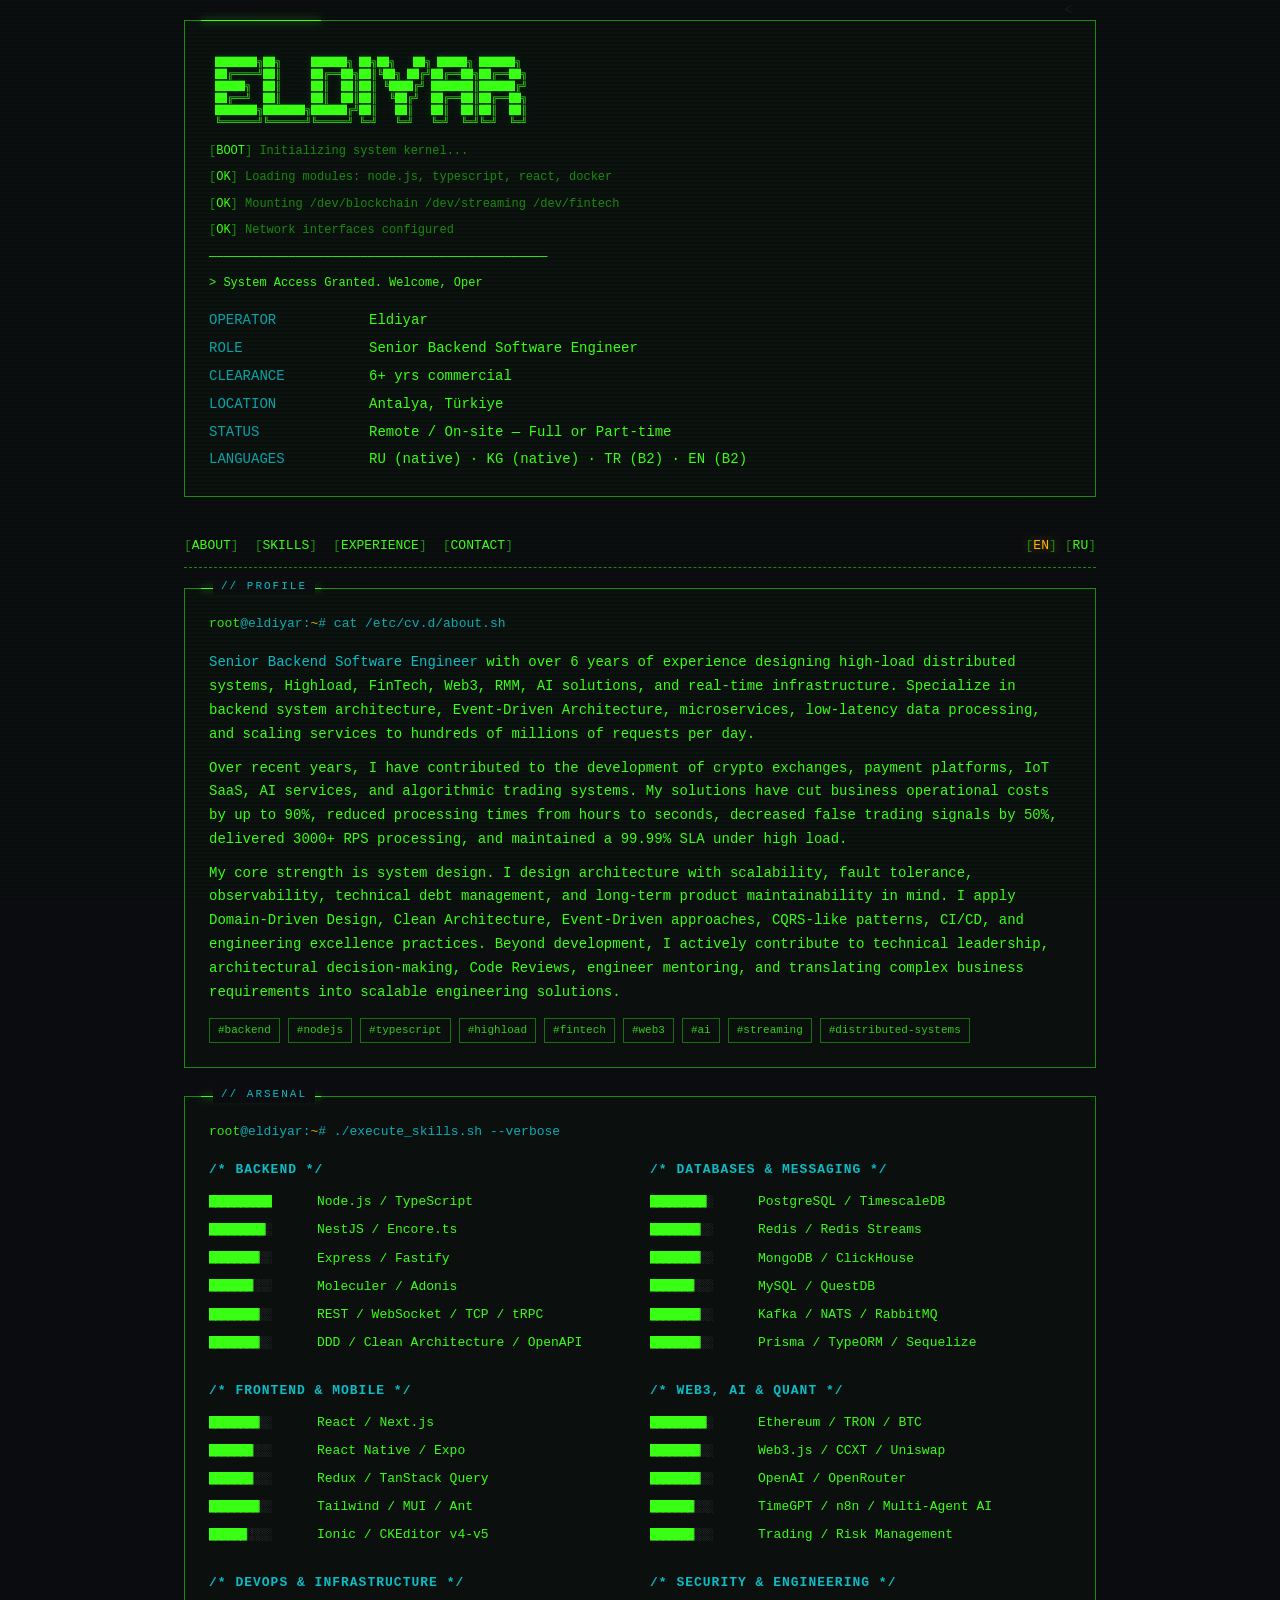
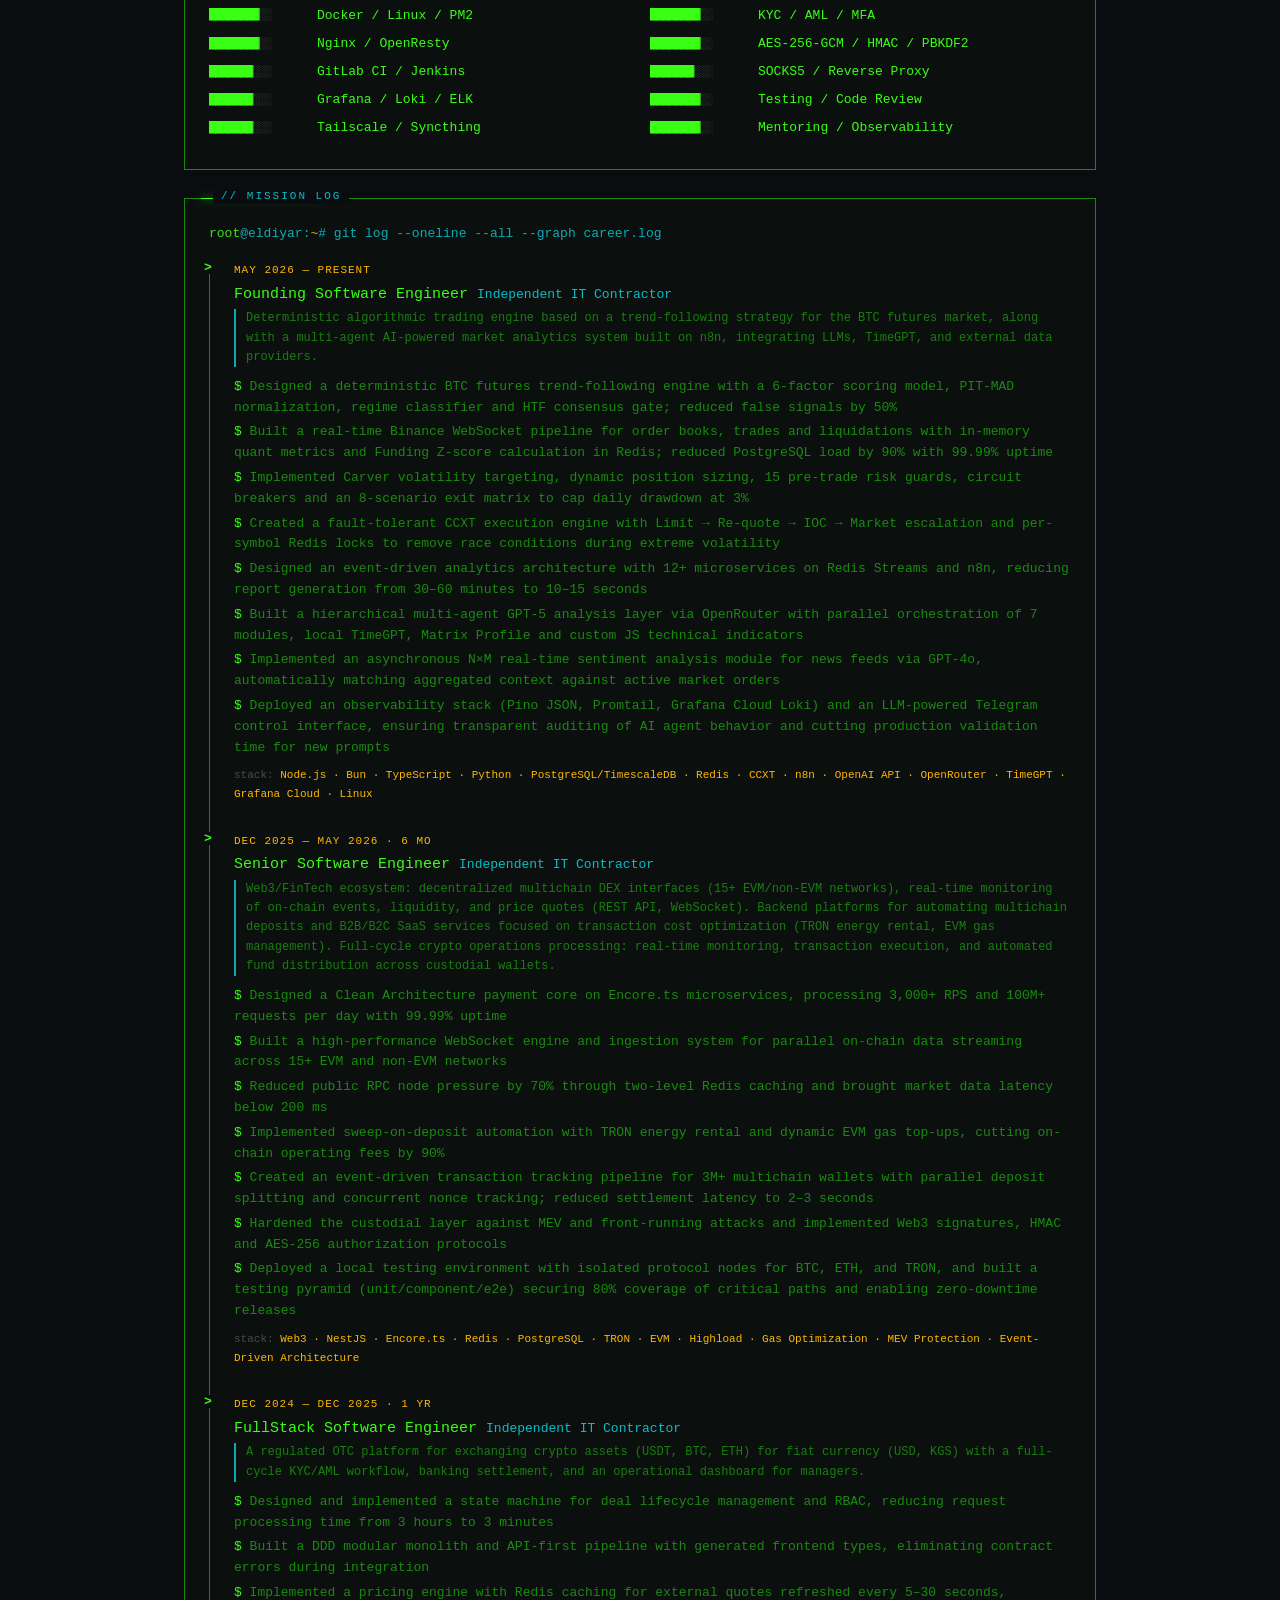
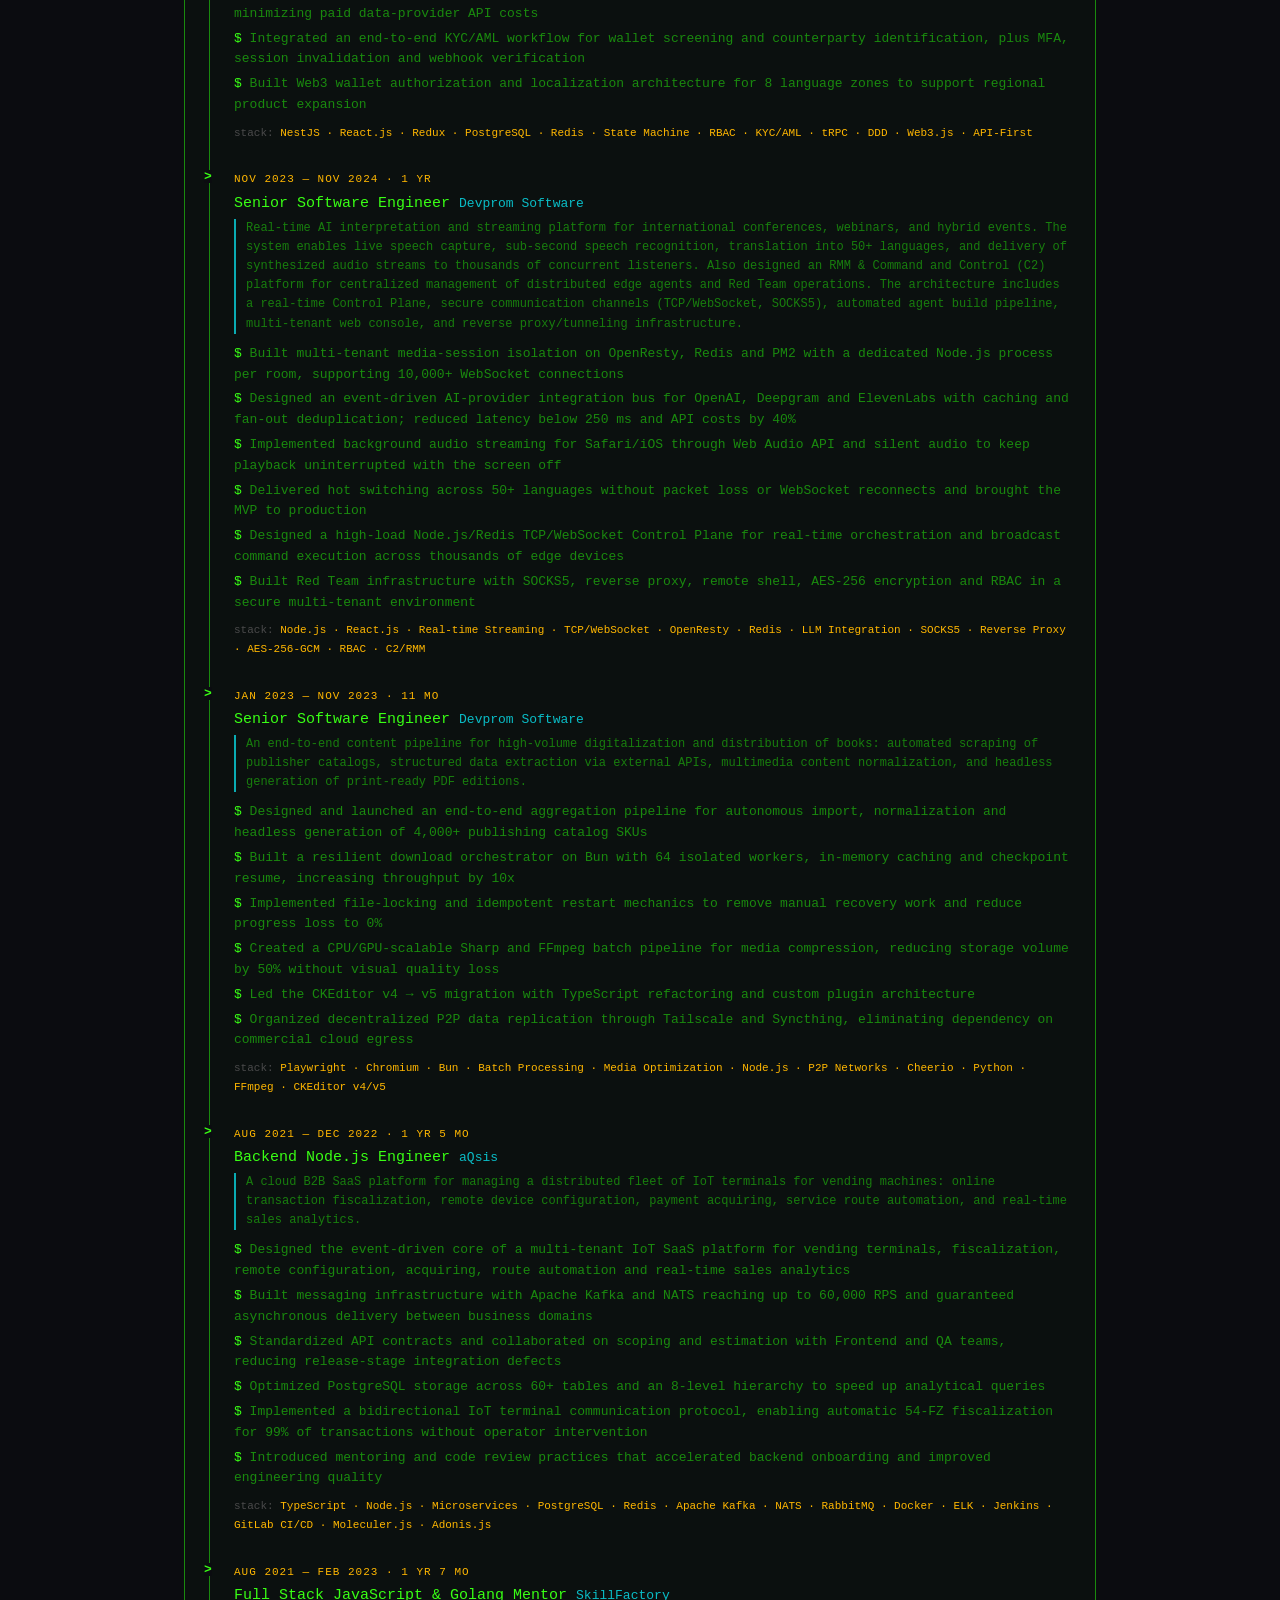
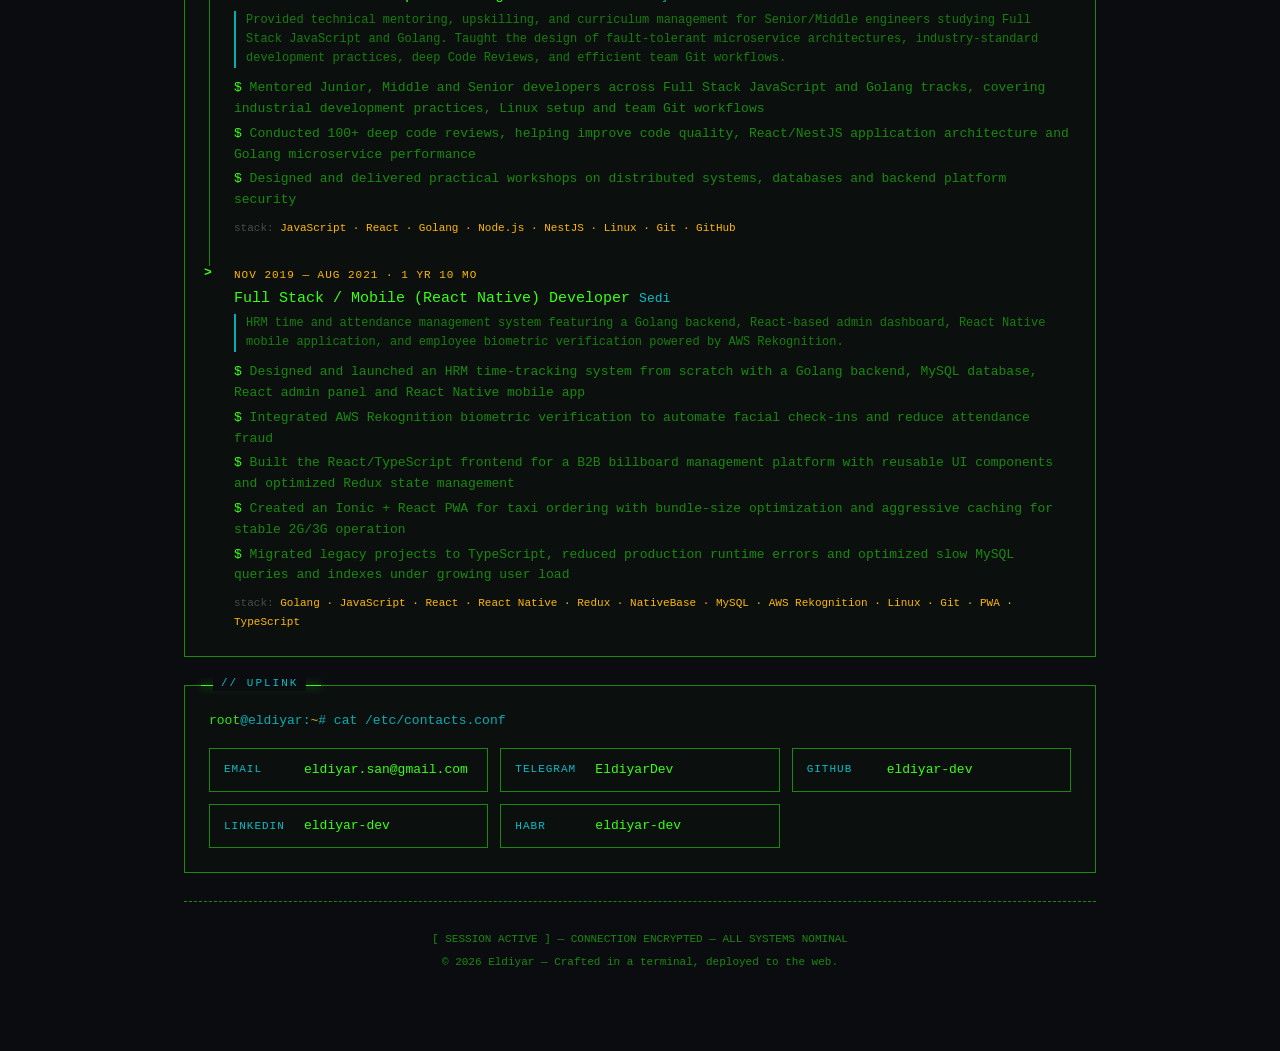
==== commit a30f515d: "fix: update contact links for clarity in English and Russian CVs" ====
--- a/index.html
+++ b/index.html
@@ -862,7 +862,7 @@
           <div class="contact-item">
             <span class="label">TELEGRAM</span>
             <a href="https://t.me/EldiyarDev" target="_blank" rel="noopener"
-              >t.me/EldiyarDev</a
+              >EldiyarDev</a
             >
           </div>
           <div class="contact-item">
@@ -871,7 +871,7 @@
               href="https://github.com/eldiyar-dev"
               target="_blank"
               rel="noopener"
-              >github.com/eldiyar-dev</a
+              >eldiyar-dev</a
             >
           </div>
           <div class="contact-item">
@@ -889,7 +889,7 @@
               href="https://career.habr.com/eldiyar-dev"
               target="_blank"
               rel="noopener"
-              >career.habr.com/eldiyar-dev</a
+              >eldiyar-dev</a
             >
           </div>
         </div>
